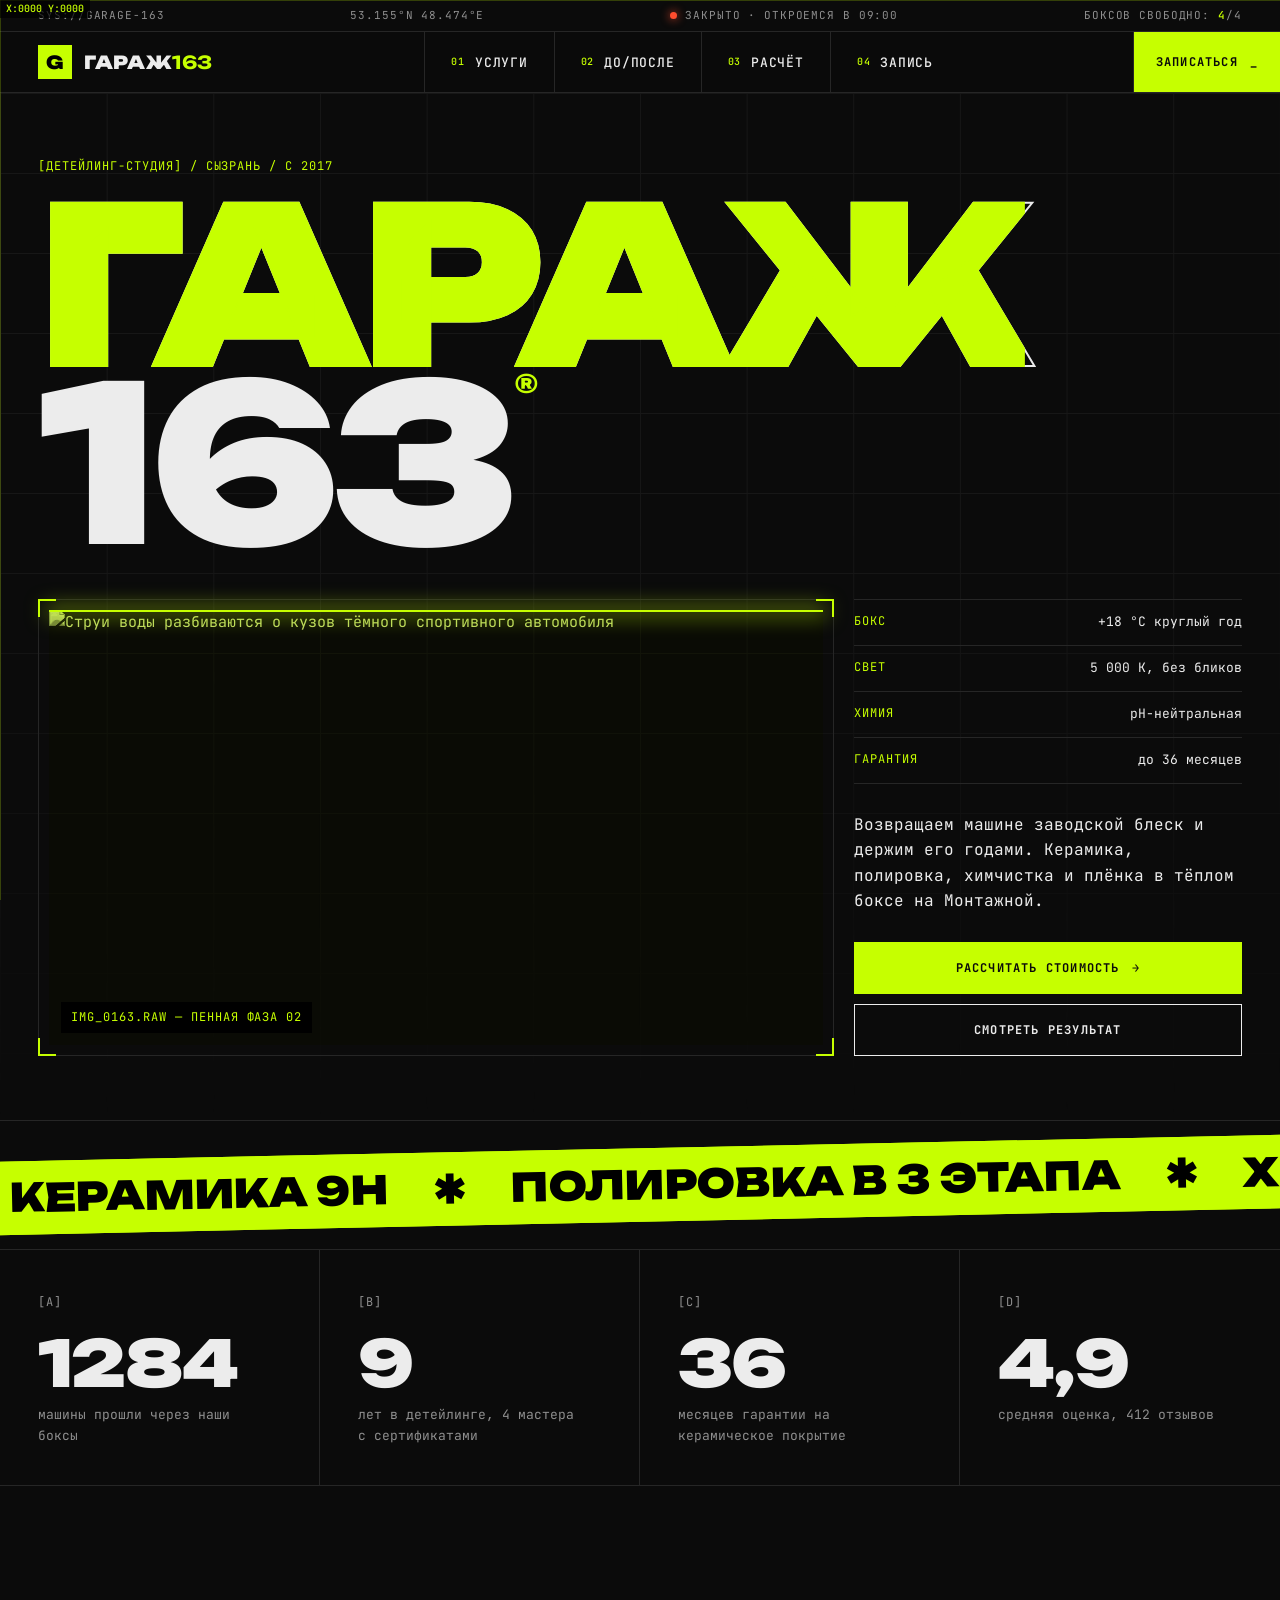
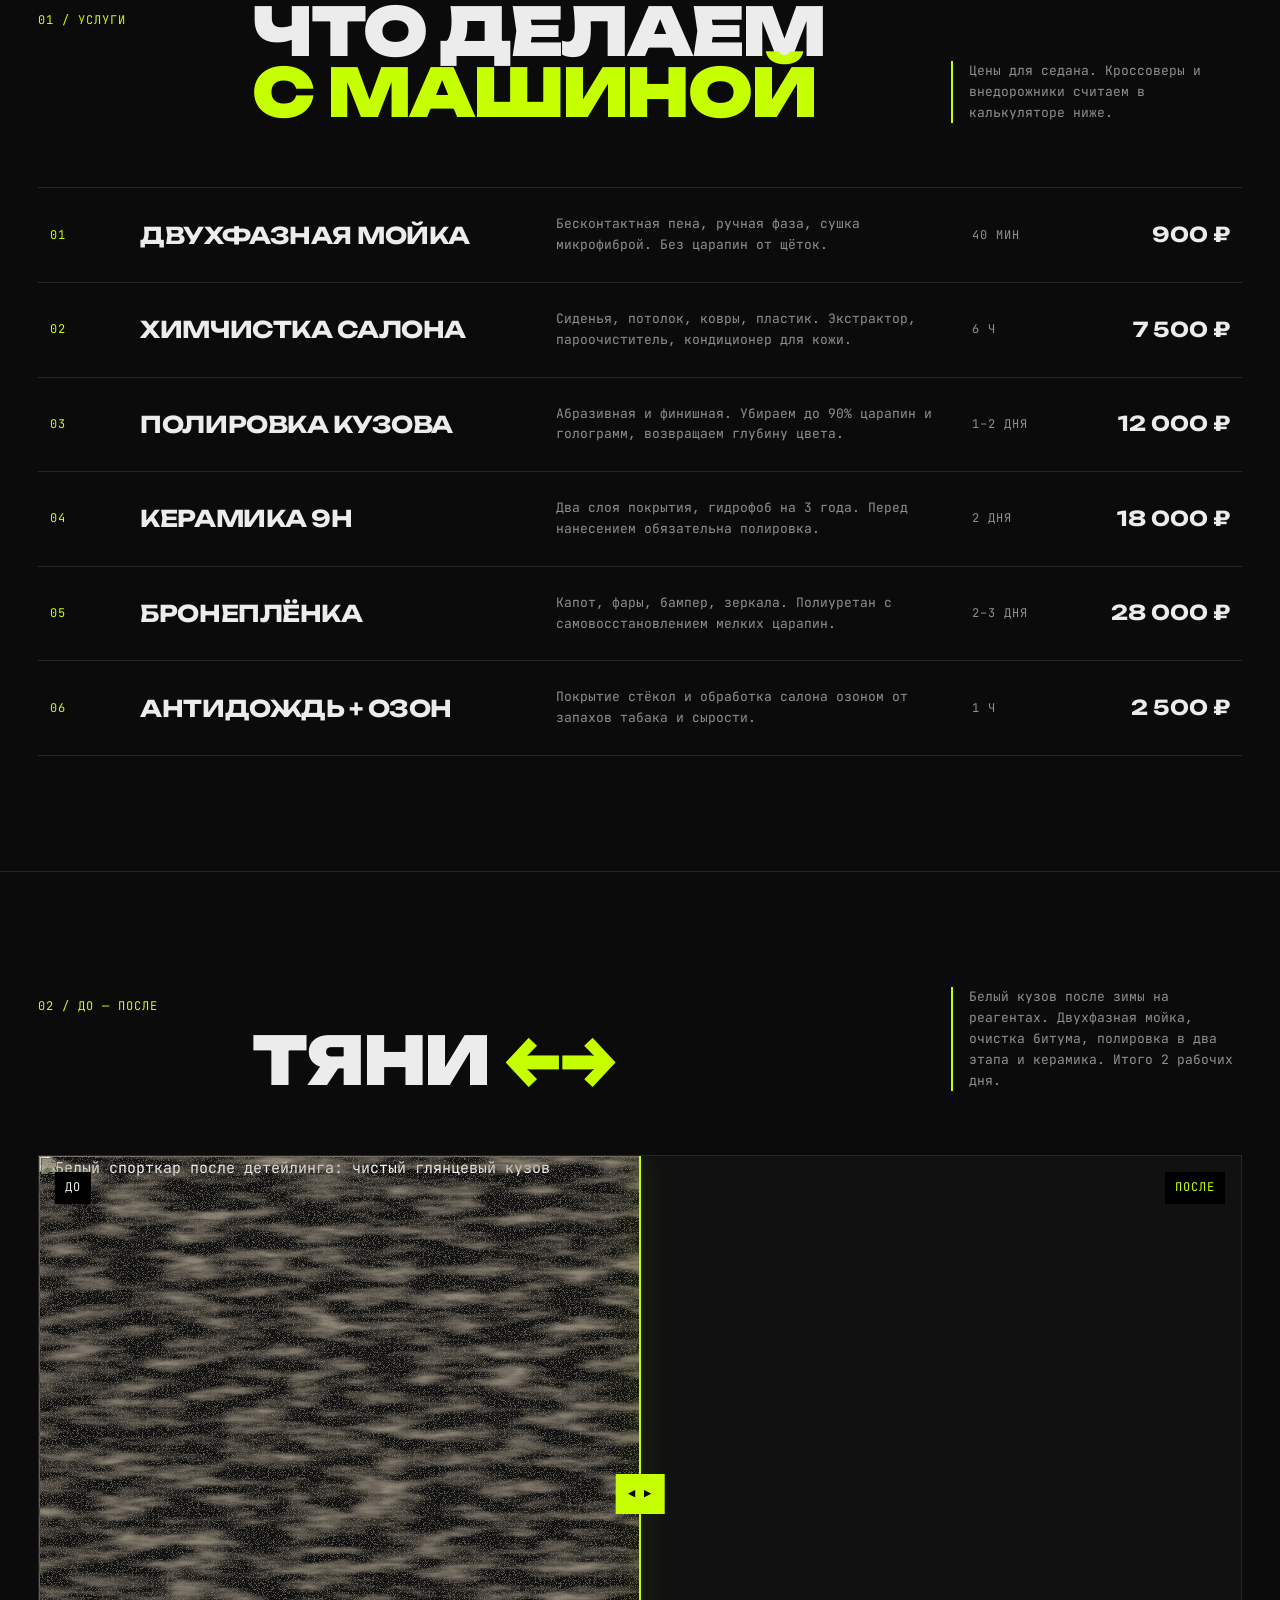
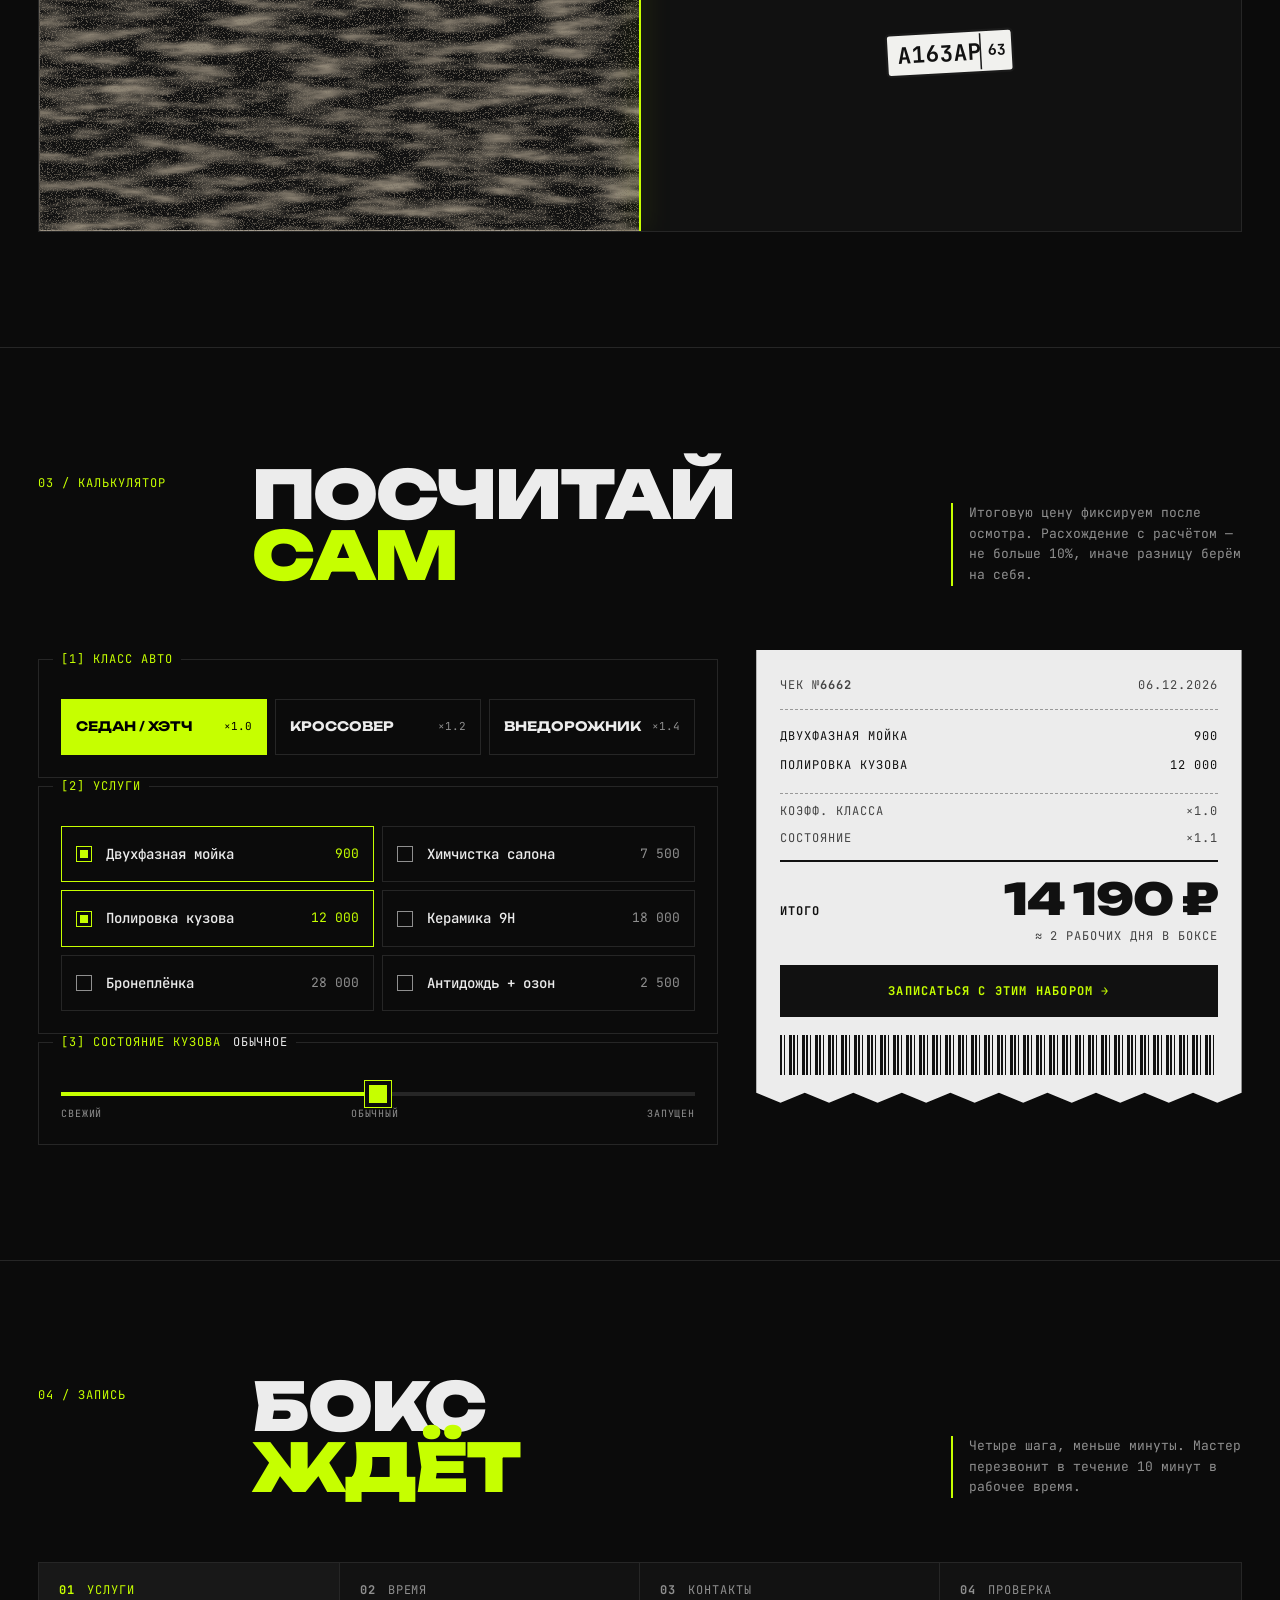
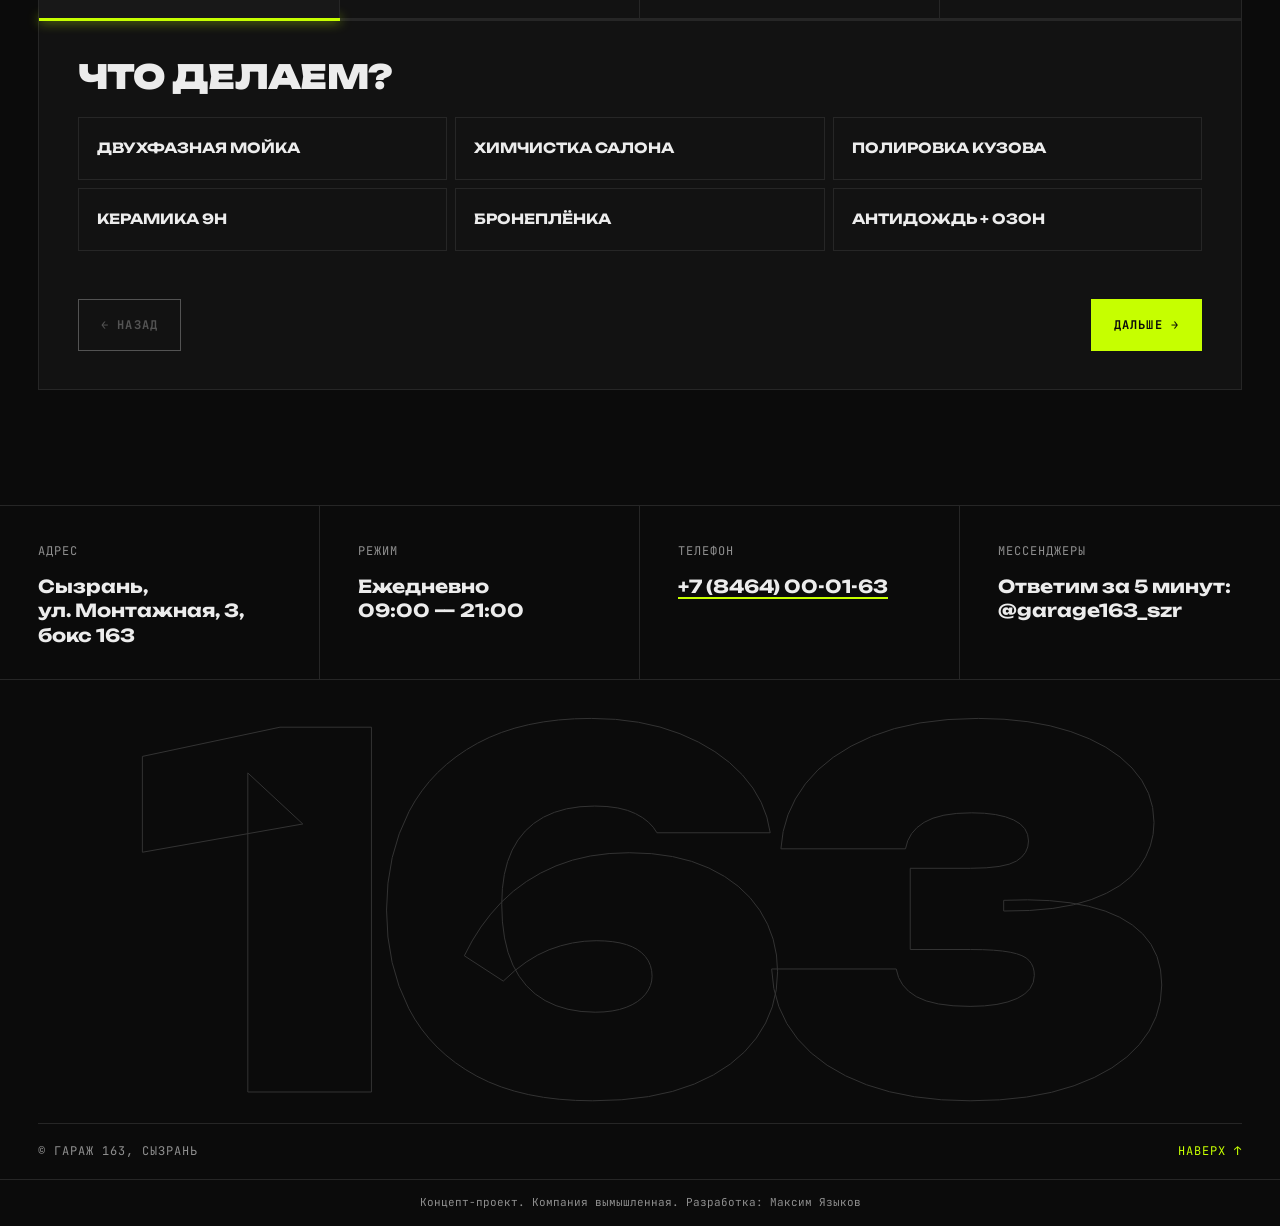
==== detailing/index.html @ 774e5d26 "Детейлинг «Гараж 163»: неон-брутализм Калькулятор с живым чеком, слайдер «до/после» с SVG-грязью, за" ====
<!doctype html>
<html lang="ru">
<head>
<meta charset="utf-8">
<meta name="viewport" content="width=device-width, initial-scale=1">
<title>Гараж 163 — детейлинг-студия в Сызрани: керамика, полировка, химчистка</title>
<meta name="description" content="Детейлинг в Сызрани: керамика, полировка кузова, химчистка салона, бронеплёнка. Посчитайте стоимость онлайн и запишитесь на удобное время.">
<meta name="theme-color" content="#0b0b0b">
<meta property="og:type" content="website">
<meta property="og:locale" content="ru_RU">
<meta property="og:title" content="Гараж 163 — детейлинг-студия">
<meta property="og:description" content="Керамика, полировка, химчистка. Калькулятор стоимости и онлайн-запись.">
<meta property="og:image" content="https://images.unsplash.com/photo-1520340356584-f9917d1eea6f?auto=format&fit=crop&w=1200&h=630&q=75">
<link rel="icon" href="favicon.svg" type="image/svg+xml">
<link rel="preconnect" href="https://fonts.googleapis.com">
<link rel="preconnect" href="https://fonts.gstatic.com" crossorigin>
<link rel="preconnect" href="https://images.unsplash.com" crossorigin>
<link href="https://fonts.googleapis.com/css2?family=JetBrains+Mono:wght@400;500;700&family=Unbounded:wght@400;700;900&display=swap" rel="stylesheet">
<link rel="stylesheet" href="style.css">
</head>
<body>
<a class="skip" href="#main">Перейти к содержанию</a>
<div class="xhair" aria-hidden="true"><i class="xhair__h"></i><i class="xhair__v"></i><span class="xhair__read">X:0000 Y:0000</span></div>

<div class="sysbar" aria-hidden="true">
  <span>SYS://GARAGE-163</span><span>53.155°N 48.474°E</span><span class="sysbar__status"><b class="dot"></b><span id="status">ОТКРЫТО ДО 21:00</span></span><span>БОКСОВ СВОБОДНО: <b id="boxes">2</b>/4</span>
</div>

<header class="nav">
  <a class="logo" href="#top" aria-label="Гараж 163 — на главную"><span class="logo__box">G</span><span>ГАРАЖ<b>163</b></span></a>
  <nav class="nav__links" aria-label="Основное меню">
    <a href="#services"><span>01</span>Услуги</a>
    <a href="#compare"><span>02</span>До/после</a>
    <a href="#calc"><span>03</span>Расчёт</a>
    <a href="#book"><span>04</span>Запись</a>
  </nav>
  <a class="btn btn--acid nav__cta" href="#book">Записаться<span class="caret">_</span></a>
</header>

<main id="main">
  <section class="hero" id="top" aria-labelledby="hero-title">
    <div class="grid-bg" aria-hidden="true"></div>
    <div class="hero__inner">
      <p class="mono hero__tag">[ДЕТЕЙЛИНГ-СТУДИЯ] / СЫЗРАНЬ / С 2017</p>
      <h1 class="hero__title" id="hero-title">
        <span class="hero__l1" data-text="ГАРАЖ">ГАРАЖ</span>
        <span class="hero__l2">163<sup>®</sup></span>
      </h1>
      <div class="hero__media">
        <span class="corner corner--tl"></span><span class="corner corner--tr"></span><span class="corner corner--bl"></span><span class="corner corner--br"></span>
        <img src="https://images.unsplash.com/photo-1520340356584-f9917d1eea6f?auto=format&fit=crop&w=1400&q=70" width="1400" height="934" fetchpriority="high" alt="Струи воды разбиваются о кузов тёмного спортивного автомобиля">
        <span class="hero__scan" aria-hidden="true"></span>
        <span class="mono hero__label">IMG_0163.RAW — ПЕННАЯ ФАЗА 02</span>
      </div>
      <div class="hero__side">
        <dl class="spec mono">
          <div><dt>БОКС</dt><dd>+18 °C круглый год</dd></div>
          <div><dt>СВЕТ</dt><dd>5 000 K, без бликов</dd></div>
          <div><dt>ХИМИЯ</dt><dd>pH-нейтральная</dd></div>
          <div><dt>ГАРАНТИЯ</dt><dd>до 36 месяцев</dd></div>
        </dl>
        <p class="hero__lead">Возвращаем машине заводской блеск и держим его годами. Керамика, полировка, химчистка и плёнка в тёплом боксе на Монтажной.</p>
        <div class="hero__actions">
          <a class="btn btn--acid" href="#calc">Рассчитать стоимость<span aria-hidden="true">→</span></a>
          <a class="btn btn--ghost" href="#compare">Смотреть результат</a>
        </div>
      </div>
    </div>
  </section>

  <div class="marquee" aria-hidden="true">
    <div class="marquee__track">
      <span>КЕРАМИКА 9H</span><i>✱</i><span>ПОЛИРОВКА В 3 ЭТАПА</span><i>✱</i><span>ХИМЧИСТКА САЛОНА</span><i>✱</i><span>БРОНЕПЛЁНКА</span><i>✱</i><span>АНТИДОЖДЬ</span><i>✱</i><span>ОЗОНАЦИЯ</span><i>✱</i>
      <span>КЕРАМИКА 9H</span><i>✱</i><span>ПОЛИРОВКА В 3 ЭТАПА</span><i>✱</i><span>ХИМЧИСТКА САЛОНА</span><i>✱</i><span>БРОНЕПЛЁНКА</span><i>✱</i><span>АНТИДОЖДЬ</span><i>✱</i><span>ОЗОНАЦИЯ</span><i>✱</i>
    </div>
  </div>

  <section class="stats" aria-label="Студия в цифрах">
    <div class="stat"><span class="mono">[A]</span><b data-count="1284">1284</b><p>машины прошли через наши боксы</p></div>
    <div class="stat"><span class="mono">[B]</span><b data-count="9">9</b><p>лет в детейлинге, 4 мастера с сертификатами</p></div>
    <div class="stat"><span class="mono">[C]</span><b data-count="36">36</b><p>месяцев гарантии на керамическое покрытие</p></div>
    <div class="stat"><span class="mono">[D]</span><b data-count="4.9" data-decimals="1">4.9</b><p>средняя оценка, 412 отзывов</p></div>
  </section>

  <section class="services section" id="services" aria-labelledby="services-title">
    <header class="sec-head">
      <p class="mono">01 / УСЛУГИ</p>
      <h2 id="services-title" class="h2">Что делаем<br><span class="acid">с машиной</span></h2>
      <p class="sec-head__note">Цены для седана. Кроссоверы и внедорожники считаем в калькуляторе ниже.</p>
    </header>
    <ul class="srv">
      <li class="srv__row"><span class="mono srv__i">01</span><h3>Двухфазная мойка</h3><p>Бесконтактная пена, ручная фаза, сушка микрофиброй. Без царапин от щёток.</p><span class="mono srv__t">40 МИН</span><b class="srv__p">900 ₽</b></li>
      <li class="srv__row"><span class="mono srv__i">02</span><h3>Химчистка салона</h3><p>Сиденья, потолок, ковры, пластик. Экстрактор, пароочиститель, кондиционер для кожи.</p><span class="mono srv__t">6 Ч</span><b class="srv__p">7 500 ₽</b></li>
      <li class="srv__row"><span class="mono srv__i">03</span><h3>Полировка кузова</h3><p>Абразивная и финишная. Убираем до 90% царапин и голограмм, возвращаем глубину цвета.</p><span class="mono srv__t">1–2 ДНЯ</span><b class="srv__p">12 000 ₽</b></li>
      <li class="srv__row"><span class="mono srv__i">04</span><h3>Керамика 9H</h3><p>Два слоя покрытия, гидрофоб на 3 года. Перед нанесением обязательна полировка.</p><span class="mono srv__t">2 ДНЯ</span><b class="srv__p">18 000 ₽</b></li>
      <li class="srv__row"><span class="mono srv__i">05</span><h3>Бронеплёнка</h3><p>Капот, фары, бампер, зеркала. Полиуретан с самовосстановлением мелких царапин.</p><span class="mono srv__t">2–3 ДНЯ</span><b class="srv__p">28 000 ₽</b></li>
      <li class="srv__row"><span class="mono srv__i">06</span><h3>Антидождь + озон</h3><p>Покрытие стёкол и обработка салона озоном от запахов табака и сырости.</p><span class="mono srv__t">1 Ч</span><b class="srv__p">2 500 ₽</b></li>
    </ul>
  </section>

  <section class="compare section" id="compare" aria-labelledby="compare-title">
    <header class="sec-head">
      <p class="mono">02 / ДО — ПОСЛЕ</p>
      <h2 id="compare-title" class="h2">Тяни <span class="acid">←→</span></h2>
      <p class="sec-head__note">Белый кузов после зимы на реагентах. Двухфазная мойка, очистка битума, полировка в два этапа и керамика. Итого 2 рабочих дня.</p>
    </header>
    <div class="ba" style="--pos: 50%">
      <img class="ba__img ba__img--after" src="https://images.unsplash.com/photo-1542362567-b07e54358753?auto=format&fit=crop&w=1600&q=70" width="1600" height="1067" loading="lazy" alt="Белый спорткар после детейлинга: чистый глянцевый кузов">
      <svg class="ba__plate" viewBox="0 0 1600 1067" preserveAspectRatio="xMidYMid slice" aria-hidden="true"><g transform="rotate(-3.2 1213 745)"><rect x="1129" y="718" width="168" height="56" rx="5" fill="#f1f1ee" stroke="#1a1a1a" stroke-width="3"/><text x="1200" y="757" text-anchor="middle" font-family="JetBrains Mono, monospace" font-weight="700" font-size="30" fill="#111">А163АР</text><line x1="1254" y1="722" x2="1254" y2="770" stroke="#1a1a1a" stroke-width="2"/><text x="1276" y="752" text-anchor="middle" font-family="JetBrains Mono, monospace" font-weight="700" font-size="20" fill="#111">63</text></g></svg>
      <div class="ba__before" aria-hidden="true">
        <img class="ba__img" src="https://images.unsplash.com/photo-1542362567-b07e54358753?auto=format&fit=crop&w=1600&q=70" width="1600" height="1067" loading="lazy" alt="">
        <svg class="ba__plate" viewBox="0 0 1600 1067" preserveAspectRatio="xMidYMid slice" aria-hidden="true"><g transform="rotate(-3.2 1213 745)"><rect x="1129" y="718" width="168" height="56" rx="5" fill="#f1f1ee" stroke="#1a1a1a" stroke-width="3"/><text x="1200" y="757" text-anchor="middle" font-family="JetBrains Mono, monospace" font-weight="700" font-size="30" fill="#111">А163АР</text><line x1="1254" y1="722" x2="1254" y2="770" stroke="#1a1a1a" stroke-width="2"/><text x="1276" y="752" text-anchor="middle" font-family="JetBrains Mono, monospace" font-weight="700" font-size="20" fill="#111">63</text></g></svg>
        <svg class="ba__dirt" viewBox="0 0 1600 1000" preserveAspectRatio="none">
          <filter id="grime"><feTurbulence type="fractalNoise" baseFrequency=".012 .05" numOctaves="4" seed="7"/><feColorMatrix values="0 0 0 0 .42  0 0 0 0 .36  0 0 0 0 .27  0 0 0 -2.4 1.45"/></filter>
          <filter id="speck"><feTurbulence type="fractalNoise" baseFrequency=".9" numOctaves="1" seed="3"/><feColorMatrix values="0 0 0 0 .3  0 0 0 0 .26  0 0 0 0 .2  0 0 0 -9 4.2"/></filter>
          <rect width="1600" height="1000" filter="url(#grime)"/>
          <rect width="1600" height="1000" filter="url(#speck)" opacity=".7"/>
        </svg>
      </div>
      <span class="ba__tag ba__tag--l mono">ДО</span><span class="ba__tag ba__tag--r mono">ПОСЛЕ</span>
      <div class="ba__handle" aria-hidden="true"><span>◀ ▶</span></div>
      <input class="ba__range" type="range" min="0" max="100" value="50" aria-label="Сравнение до и после: перетащите, чтобы сдвинуть границу">
    </div>
  </section>

  <section class="calc section" id="calc" aria-labelledby="calc-title">
    <header class="sec-head">
      <p class="mono">03 / КАЛЬКУЛЯТОР</p>
      <h2 id="calc-title" class="h2">Посчитай<br><span class="acid">сам</span></h2>
      <p class="sec-head__note">Итоговую цену фиксируем после осмотра. Расхождение с расчётом — не больше 10%, иначе разницу берём на себя.</p>
    </header>
    <div class="calc__grid">
      <form class="calc__form" id="calc-form">
        <fieldset class="opt-group">
          <legend class="mono">[1] КЛАСС АВТО</legend>
          <div class="seg">
            <label><input type="radio" name="cls" value="1" checked><span><b>Седан / хэтч</b><small>×1.0</small></span></label>
            <label><input type="radio" name="cls" value="1.2"><span><b>Кроссовер</b><small>×1.2</small></span></label>
            <label><input type="radio" name="cls" value="1.4"><span><b>Внедорожник</b><small>×1.4</small></span></label>
          </div>
        </fieldset>
        <fieldset class="opt-group">
          <legend class="mono">[2] УСЛУГИ</legend>
          <div class="checks">
            <label><input type="checkbox" name="srv" value="900" data-name="Двухфазная мойка" checked><span><b>Двухфазная мойка</b><em>900</em></span></label>
            <label><input type="checkbox" name="srv" value="7500" data-name="Химчистка салона"><span><b>Химчистка салона</b><em>7 500</em></span></label>
            <label><input type="checkbox" name="srv" value="12000" data-name="Полировка кузова" checked><span><b>Полировка кузова</b><em>12 000</em></span></label>
            <label><input type="checkbox" name="srv" value="18000" data-name="Керамика 9H"><span><b>Керамика 9H</b><em>18 000</em></span></label>
            <label><input type="checkbox" name="srv" value="28000" data-name="Бронеплёнка"><span><b>Бронеплёнка</b><em>28 000</em></span></label>
            <label><input type="checkbox" name="srv" value="2500" data-name="Антидождь + озон"><span><b>Антидождь + озон</b><em>2 500</em></span></label>
          </div>
        </fieldset>
        <fieldset class="opt-group">
          <legend class="mono">[3] СОСТОЯНИЕ КУЗОВА <output id="cond-out">ОБЫЧНОЕ</output></legend>
          <input class="slider" type="range" id="cond" min="0" max="2" step="1" value="1" aria-label="Состояние кузова: свежий, обычный, запущенный">
          <div class="slider__marks mono"><span>СВЕЖИЙ</span><span>ОБЫЧНЫЙ</span><span>ЗАПУЩЕН</span></div>
        </fieldset>
      </form>
      <aside class="receipt" aria-live="polite">
        <div class="receipt__head mono"><span>ЧЕК №<b id="rc-no">0163</b></span><span id="rc-date"></span></div>
        <ul class="receipt__list mono" id="rc-list"></ul>
        <div class="receipt__row mono"><span>КОЭФФ. КЛАССА</span><span id="rc-cls">×1.0</span></div>
        <div class="receipt__row mono"><span>СОСТОЯНИЕ</span><span id="rc-cond">×1.1</span></div>
        <div class="receipt__total"><span class="mono">ИТОГО</span><b><span id="rc-total">0</span> ₽</b></div>
        <p class="receipt__time mono">≈ <span id="rc-time">0</span> В БОКСЕ</p>
        <a class="btn btn--acid btn--block" href="#book" id="to-book">Записаться с этим набором →</a>
        <div class="receipt__barcode" aria-hidden="true"></div>
      </aside>
    </div>
  </section>

  <section class="book section" id="book" aria-labelledby="book-title">
    <header class="sec-head">
      <p class="mono">04 / ЗАПИСЬ</p>
      <h2 id="book-title" class="h2">Бокс<br><span class="acid">ждёт</span></h2>
      <p class="sec-head__note">Четыре шага, меньше минуты. Мастер перезвонит в течение 10 минут в рабочее время.</p>
    </header>
    <div class="wizard">
      <ol class="wizard__steps mono" aria-label="Шаги записи">
        <li class="is-active"><span>01</span>Услуги</li>
        <li><span>02</span>Время</li>
        <li><span>03</span>Контакты</li>
        <li><span>04</span>Проверка</li>
      </ol>
      <div class="wizard__bar"><i></i></div>
      <form class="wizard__form" id="wizard" novalidate>
        <div class="step is-active" data-step="0">
          <h3 class="step__title">Что делаем?</h3>
          <div class="tiles" id="w-services">
            <label><input type="checkbox" name="w-srv" value="Двухфазная мойка"><span>Двухфазная мойка</span></label>
            <label><input type="checkbox" name="w-srv" value="Химчистка салона"><span>Химчистка салона</span></label>
            <label><input type="checkbox" name="w-srv" value="Полировка кузова"><span>Полировка кузова</span></label>
            <label><input type="checkbox" name="w-srv" value="Керамика 9H"><span>Керамика 9H</span></label>
            <label><input type="checkbox" name="w-srv" value="Бронеплёнка"><span>Бронеплёнка</span></label>
            <label><input type="checkbox" name="w-srv" value="Антидождь + озон"><span>Антидождь + озон</span></label>
          </div>
        </div>
        <div class="step" data-step="1" hidden>
          <h3 class="step__title">Когда приехать?</h3>
          <div class="days" id="w-days" role="radiogroup" aria-label="День"></div>
          <div class="slots" id="w-slots" role="radiogroup" aria-label="Время"></div>
          <p class="mono hint">ЗАЧЁРКНУТЫЕ СЛОТЫ УЖЕ ЗАНЯТЫ</p>
        </div>
        <div class="step" data-step="2" hidden>
          <h3 class="step__title">Кто и на чём?</h3>
          <div class="inputs">
            <label class="inp"><span class="mono">ИМЯ</span><input name="name" autocomplete="name" placeholder="Алексей"></label>
            <label class="inp"><span class="mono">ТЕЛЕФОН</span><input name="phone" type="tel" autocomplete="tel" placeholder="+7 (___) ___-__-__"></label>
            <label class="inp inp--wide"><span class="mono">АВТО</span><input name="car" placeholder="Марка, модель, цвет. Например: седан, графит"></label>
          </div>
        </div>
        <div class="step" data-step="3" hidden>
          <h3 class="step__title">Всё верно?</h3>
          <dl class="summary mono" id="w-summary"></dl>
        </div>
        <p class="wizard__err mono" role="alert"></p>
        <div class="wizard__nav">
          <button type="button" class="btn btn--ghost" data-prev disabled>← Назад</button>
          <button type="button" class="btn btn--acid" data-next>Дальше →</button>
        </div>
      </form>
      <div class="done" hidden tabindex="-1">
        <p class="mono done__code">STATUS 200 / ЗАЯВКА_ПРИНЯТА</p>
        <h3 class="done__title">Ты в очереди<span class="acid">.</span></h3>
        <p class="done__id mono">НОМЕР ЗАЯВКИ: <b id="done-id"></b></p>
        <p>Мастер перезвонит в течение 10 минут, подтвердит время и скажет, что взять с собой. Обычно ничего, кроме ключей.</p>
        <button type="button" class="btn btn--ghost" data-restart>Новая запись</button>
      </div>
    </div>
  </section>

  <section class="contacts" aria-labelledby="contacts-title">
    <h2 id="contacts-title" class="visually-hidden">Контакты</h2>
    <div class="contacts__cell"><span class="mono">АДРЕС</span><p>Сызрань,<br>ул. Монтажная, 3, бокс 163</p></div>
    <div class="contacts__cell"><span class="mono">РЕЖИМ</span><p>Ежедневно<br>09:00 — 21:00</p></div>
    <div class="contacts__cell"><span class="mono">ТЕЛЕФОН</span><p><a href="tel:+78464000163">+7 (8464) 00-01-63</a></p></div>
    <div class="contacts__cell"><span class="mono">МЕССЕНДЖЕРЫ</span><p>Ответим за 5 минут:<br>@garage163_szr</p></div>
  </section>
</main>

<footer class="footer">
  <p class="footer__big" aria-hidden="true">163</p>
  <div class="footer__row mono"><span>© ГАРАЖ 163, СЫЗРАНЬ</span><a href="#top">НАВЕРХ ↑</a></div>
  <p class="concept">Концепт-проект. Компания вымышленная. Разработка: Максим Языков</p>
</footer>

<script src="https://cdnjs.cloudflare.com/ajax/libs/gsap/3.12.5/gsap.min.js" defer></script>
<script src="https://cdnjs.cloudflare.com/ajax/libs/gsap/3.12.5/ScrollTrigger.min.js" defer></script>
<script src="https://unpkg.com/lenis@1.1.13/dist/lenis.min.js" defer></script>
<script src="script.js" defer></script>
</body>
</html>
---- detailing/style.css ----
:root {
  --bg: #0b0b0b;
  --panel: #121212;
  --panel-2: #181818;
  --line: #262626;
  --ink: #ececec;
  --dim: #8f8f8f;
  --acid: #c6ff00;
  --acid-ink: #0b0b0b;
  --wide: "Unbounded", "Arial Black", sans-serif;
  --mono: "JetBrains Mono", ui-monospace, monospace;
  --pad: clamp(16px, 3vw, 40px);
}
*, *::before, *::after { box-sizing: border-box; }
html { -webkit-text-size-adjust: 100%; overflow-x: clip; }
html.lenis, html.lenis body { height: auto; }
.lenis.lenis-smooth { scroll-behavior: auto !important; }
body { margin: 0; background: var(--bg); color: var(--ink); font: 400 15px/1.6 var(--mono); overflow-x: clip; -webkit-font-smoothing: antialiased; }
img { display: block; max-width: 100%; height: auto; }
a { color: inherit; }
button { font: inherit; color: inherit; }
::selection { background: var(--acid); color: var(--acid-ink); }
:focus-visible { outline: 2px solid var(--acid); outline-offset: 2px; }
.skip { position: absolute; left: -999px; top: 0; z-index: 300; background: var(--acid); color: #000; padding: 8px 12px; }
.skip:focus { left: 0; }
.visually-hidden { position: absolute !important; width: 1px; height: 1px; overflow: hidden; clip: rect(0 0 0 0); white-space: nowrap; }
.mono { font-family: var(--mono); font-size: 12px; letter-spacing: .08em; text-transform: uppercase; color: var(--dim); }
.acid { color: var(--acid); }

/* buttons */
.btn {
  display: inline-flex; align-items: center; justify-content: center; gap: 12px; min-height: 52px; padding: 0 22px;
  font: 700 12px/1 var(--mono); text-transform: uppercase; letter-spacing: .1em; text-decoration: none; cursor: pointer;
  border: 1px solid var(--ink); background: transparent; border-radius: 0; transition: transform .2s, box-shadow .2s, background .2s, color .2s;
}
.btn--acid { background: var(--acid); color: var(--acid-ink); border-color: var(--acid); }
.btn--acid:hover { transform: translate(-3px, -3px); box-shadow: 3px 3px 0 var(--ink); }
.btn--ghost:hover { background: var(--ink); color: var(--bg); }
.btn:disabled { opacity: .3; cursor: not-allowed; transform: none; box-shadow: none; }
.btn--block { width: 100%; }
.caret { animation: blink 1s steps(1) infinite; }
@keyframes blink { 50% { opacity: 0; } }

/* sysbar + nav */
.sysbar { display: flex; gap: 28px; justify-content: space-between; padding: 8px var(--pad); border-bottom: 1px solid var(--line); font: 400 11px/1.4 var(--mono); color: var(--dim); letter-spacing: .08em; overflow: hidden; white-space: nowrap; }
.sysbar b { color: var(--acid); font-weight: 500; }
.sysbar__status { display: inline-flex; align-items: center; gap: 8px; }
.dot { width: 7px; height: 7px; border-radius: 50%; background: var(--acid); box-shadow: 0 0 10px var(--acid); animation: blink 1.6s steps(1) infinite; }
.dot.is-off { background: #ff4d2e; box-shadow: 0 0 10px #ff4d2e; }
.nav { position: sticky; top: 0; z-index: 50; display: flex; align-items: stretch; justify-content: space-between; background: rgba(11, 11, 11, .9); backdrop-filter: blur(10px); -webkit-backdrop-filter: blur(10px); border-bottom: 1px solid var(--line); }
.logo { display: flex; align-items: center; gap: 12px; padding: 0 var(--pad); text-decoration: none; font: 900 18px/1 var(--wide); letter-spacing: .02em; }
.logo b { color: var(--acid); }
.logo__box { width: 34px; height: 34px; display: grid; place-items: center; background: var(--acid); color: #000; font-size: 18px; }
.nav__links { display: flex; }
.nav__links a { display: flex; align-items: center; gap: 10px; padding: 0 26px; border-left: 1px solid var(--line); text-decoration: none; font: 500 13px/1 var(--mono); text-transform: uppercase; letter-spacing: .06em; transition: background .2s, color .2s; }
.nav__links a span { color: var(--acid); font-size: 10px; }
.nav__links a:hover { background: var(--acid); color: #000; }
.nav__links a:hover span { color: #000; }
.nav__cta { min-height: 60px; border: 0; border-left: 1px solid var(--line); }
.nav__cta:hover { transform: none; box-shadow: none; background: var(--ink); }

/* hero */
.hero { position: relative; border-bottom: 1px solid var(--line); overflow: hidden; }
.grid-bg { position: absolute; inset: 0; background-image: linear-gradient(var(--line) 1px, transparent 1px), linear-gradient(90deg, var(--line) 1px, transparent 1px); background-size: calc(100% / 12) 80px; opacity: .45; mask-image: linear-gradient(to bottom, #000 40%, transparent); pointer-events: none; }
.hero__inner { position: relative; display: grid; grid-template-columns: repeat(12, 1fr); gap: 0 20px; padding: clamp(32px, 5vw, 64px) var(--pad) clamp(40px, 5vw, 72px); }
.hero__tag { grid-column: 1 / -1; margin: 0 0 18px; color: var(--acid); }
.hero__title { grid-column: 1 / -1; margin: 0; font: 900 clamp(64px, 17vw, 300px)/.82 var(--wide); letter-spacing: -.04em; display: flex; flex-wrap: wrap; align-items: baseline; gap: 0 .12em; }
.hero__l1 { color: transparent; -webkit-text-stroke: 2px var(--ink); position: relative; }
.hero__l1::after { content: attr(data-text); position: absolute; left: 0; top: 0; color: var(--acid); -webkit-text-stroke: 2px var(--acid); clip-path: inset(0 100% 0 0); animation: fill 2.2s 1s cubic-bezier(.7, 0, .2, 1) forwards; }
@keyframes fill { to { clip-path: inset(0 0 0 0); } }
.hero__l2 { color: var(--ink); }
.hero__l2 sup { font-size: .14em; vertical-align: top; color: var(--acid); letter-spacing: 0; margin-left: .1em; }
.hero__media { grid-column: 1 / 9; margin-top: clamp(28px, 4vw, 48px); position: relative; border: 1px solid var(--line); padding: 10px; }
.hero__media img { width: 100%; aspect-ratio: 2/1; object-fit: cover; filter: grayscale(1) contrast(1.25) brightness(.85); }
.hero__media::after { content: ""; position: absolute; inset: 10px; background: var(--acid); mix-blend-mode: multiply; opacity: .55; pointer-events: none; }
.hero__scan { position: absolute; left: 10px; right: 10px; top: 10px; height: 2px; background: var(--acid); box-shadow: 0 0 20px 4px rgba(198, 255, 0, .5); animation: scan 4s linear infinite; z-index: 2; }
@keyframes scan { 0% { transform: translateY(0); opacity: 0; } 10% { opacity: 1; } 90% { opacity: 1; } 100% { transform: translateY(calc(var(--h, 400px))); opacity: 0; } }
.hero__label { position: absolute; left: 22px; bottom: 22px; z-index: 2; background: #000; color: var(--acid); padding: 6px 10px; }
.corner { position: absolute; width: 18px; height: 18px; border: 2px solid var(--acid); z-index: 3; }
.corner--tl { left: -1px; top: -1px; border-right: 0; border-bottom: 0; }
.corner--tr { right: -1px; top: -1px; border-left: 0; border-bottom: 0; }
.corner--bl { left: -1px; bottom: -1px; border-right: 0; border-top: 0; }
.corner--br { right: -1px; bottom: -1px; border-left: 0; border-top: 0; }
.hero__side { grid-column: 9 / -1; align-self: stretch; display: flex; flex-direction: column; justify-content: space-between; gap: 28px; padding-top: clamp(28px, 4vw, 48px); }
.spec { margin: 0; border-top: 1px solid var(--line); }
.spec div { display: flex; justify-content: space-between; gap: 12px; padding: 12px 0; border-bottom: 1px solid var(--line); }
.spec dt { color: var(--acid); }
.spec dd { margin: 0; color: var(--ink); text-transform: none; letter-spacing: 0; font-size: 13px; text-align: right; }
.hero__lead { margin: 0; font-size: 16px; line-height: 1.6; }
.hero__actions { display: grid; gap: 10px; }

/* marquee */
.marquee { background: var(--acid); color: #000; overflow: hidden; border-block: 1px solid var(--acid); transform: rotate(-1.2deg) scale(1.02); margin: 28px 0; }
.marquee__track { display: flex; width: max-content; animation: marq 28s linear infinite; }
.marquee span, .marquee i { font: 900 clamp(22px, 3vw, 40px)/1 var(--wide); padding: 16px 22px; white-space: nowrap; font-style: normal; }
@keyframes marq { to { transform: translateX(-50%); } }

/* stats */
.stats { display: grid; grid-template-columns: repeat(4, 1fr); border-block: 1px solid var(--line); }
.stat { padding: clamp(24px, 3vw, 40px) var(--pad); border-right: 1px solid var(--line); position: relative; transition: background .25s; }
.stat:last-child { border-right: 0; }
.stat:hover { background: var(--panel); }
.stat b { display: block; font: 900 clamp(40px, 5vw, 76px)/1 var(--wide); margin: 18px 0 10px; letter-spacing: -.03em; }
.stat:hover b { color: var(--acid); }
.stat p { margin: 0; color: var(--dim); font-size: 13px; max-width: 220px; }

/* sections */
.section { padding: clamp(72px, 9vw, 130px) var(--pad); border-bottom: 1px solid var(--line); }
.sec-head { display: grid; grid-template-columns: 2fr 7fr 3fr; gap: 20px; align-items: end; margin-bottom: clamp(36px, 5vw, 64px); }
.sec-head > .mono { color: var(--acid); align-self: start; margin: 10px 0 0; }
.h2 { font: 900 clamp(36px, 5.2vw, 84px)/.92 var(--wide); letter-spacing: -.035em; margin: 0; text-transform: uppercase; }
.sec-head__note { margin: 0; color: var(--dim); font-size: 13px; border-left: 2px solid var(--acid); padding-left: 16px; }

/* services */
.srv { list-style: none; margin: 0; padding: 0; border-top: 1px solid var(--line); }
.srv__row { display: grid; grid-template-columns: 70px 4fr 4fr 1fr 1.4fr; gap: 20px; align-items: center; padding: 26px 12px; border-bottom: 1px solid var(--line); position: relative; isolation: isolate; transition: color .25s; }
.srv__row::before { content: ""; position: absolute; inset: 0; background: var(--acid); transform: scaleY(0); transform-origin: bottom; transition: transform .35s cubic-bezier(.7, 0, .2, 1); z-index: -1; }
.srv__row:hover { color: #000; }
.srv__row:hover::before { transform: scaleY(1); }
.srv__row:hover .mono, .srv__row:hover p { color: #000; }
.srv__row h3 { margin: 0; font: 700 clamp(18px, 1.8vw, 26px)/1.1 var(--wide); letter-spacing: -.02em; text-transform: uppercase; }
.srv__row p { margin: 0; color: var(--dim); font-size: 13px; transition: color .25s; }
.srv__i { color: var(--acid); }
.srv__p { font: 700 clamp(18px, 1.6vw, 22px)/1 var(--wide); text-align: right; white-space: nowrap; }

/* before / after */
.ba { position: relative; aspect-ratio: 16/9; overflow: hidden; border: 1px solid var(--line); user-select: none; -webkit-user-select: none; touch-action: pan-y; cursor: ew-resize; background: #111; }
.ba__img { position: absolute; inset: 0; width: 100%; height: 100%; object-fit: cover; }
.ba__img--after { filter: contrast(1.12) saturate(1.1) brightness(1.05); }
.ba__before { position: absolute; inset: 0; clip-path: inset(0 calc(100% - var(--pos)) 0 0); }
.ba__before .ba__img { filter: grayscale(.5) sepia(.5) brightness(.78) contrast(.82) saturate(.8); }
.ba__plate { position: absolute; inset: 0; width: 100%; height: 100%; pointer-events: none; }
.ba__dirt { position: absolute; inset: 0; width: 100%; height: 100%; mix-blend-mode: multiply; opacity: .8; }
.ba__handle { position: absolute; top: 0; bottom: 0; left: var(--pos); width: 2px; background: var(--acid); transform: translateX(-1px); pointer-events: none; box-shadow: 0 0 24px rgba(198, 255, 0, .6); }
.ba__handle span { position: absolute; top: 50%; left: 50%; transform: translate(-50%, -50%); background: var(--acid); color: #000; font: 700 12px/1 var(--mono); padding: 14px 12px; white-space: nowrap; letter-spacing: .1em; }
.ba__tag { position: absolute; top: 16px; background: #000; color: var(--ink); padding: 6px 10px; z-index: 2; }
.ba__tag--l { left: 16px; }
.ba__tag--r { right: 16px; color: var(--acid); }
.ba__range { position: absolute; inset: 0; width: 100%; height: 100%; opacity: 0; cursor: ew-resize; margin: 0; }
.ba__range:focus-visible + * , .ba:has(.ba__range:focus-visible) { outline: 2px solid var(--acid); outline-offset: 4px; }

/* calculator */
.calc__grid { display: grid; grid-template-columns: 7fr 5fr; gap: clamp(20px, 3vw, 48px); align-items: start; }
.opt-group { border: 1px solid var(--line); margin: 0 0 -1px; padding: 22px; }
.opt-group legend { padding: 0 8px; margin-left: -8px; color: var(--acid); display: flex; gap: 12px; }
.opt-group output { color: var(--ink); }
.seg { display: grid; grid-template-columns: repeat(3, 1fr); gap: 8px; margin-top: 8px; }
.seg label, .checks label, .tiles label { position: relative; cursor: pointer; }
.seg input, .checks input, .tiles input { position: absolute; opacity: 0; width: 1px; height: 1px; }
.seg span { display: flex; justify-content: space-between; align-items: center; gap: 8px; padding: 18px 14px; border: 1px solid var(--line); transition: .2s; height: 100%; }
.seg b { font: 700 13px/1.2 var(--wide); text-transform: uppercase; }
.seg small { color: var(--dim); font-size: 11px; }
.seg input:checked + span { background: var(--acid); color: #000; border-color: var(--acid); }
.seg input:checked + span small { color: #000; }
.checks { display: grid; grid-template-columns: 1fr 1fr; gap: 8px; margin-top: 8px; }
.checks span { display: flex; justify-content: space-between; align-items: center; gap: 12px; padding: 16px 14px 16px 44px; border: 1px solid var(--line); position: relative; transition: .2s; }
.checks span::before { content: ""; position: absolute; left: 14px; top: 50%; width: 16px; height: 16px; border: 1px solid var(--dim); transform: translateY(-50%); transition: .2s; }
.checks b { font-weight: 500; font-size: 14px; }
.checks em { font-style: normal; color: var(--dim); font-size: 13px; white-space: nowrap; }
.checks input:checked + span { border-color: var(--acid); }
.checks input:checked + span::before { background: var(--acid); border-color: var(--acid); box-shadow: inset 0 0 0 3px var(--bg); }
.checks input:checked + span em { color: var(--acid); }
.checks label:hover span, .seg label:hover span { border-color: var(--dim); }
.seg input:focus-visible + span, .checks input:focus-visible + span, .tiles input:focus-visible + span { outline: 2px solid var(--acid); outline-offset: 2px; }
.slider { width: 100%; margin: 18px 0 10px; appearance: none; -webkit-appearance: none; height: 4px; background: linear-gradient(90deg, var(--acid) var(--fill, 50%), var(--line) var(--fill, 50%)); outline-offset: 8px; }
.slider::-webkit-slider-thumb { -webkit-appearance: none; width: 26px; height: 26px; background: var(--acid); border: 4px solid var(--bg); outline: 1px solid var(--acid); cursor: grab; }
.slider::-moz-range-thumb { width: 22px; height: 22px; background: var(--acid); border: 4px solid var(--bg); border-radius: 0; cursor: grab; }
.slider__marks { display: flex; justify-content: space-between; font-size: 10px; }

.receipt { position: sticky; top: 90px; background: var(--ink); color: #111; padding: 26px 24px 20px; font-family: var(--mono); clip-path: polygon(0 0, 100% 0, 100% calc(100% - 10px), 95% 100%, 90% calc(100% - 10px), 85% 100%, 80% calc(100% - 10px), 75% 100%, 70% calc(100% - 10px), 65% 100%, 60% calc(100% - 10px), 55% 100%, 50% calc(100% - 10px), 45% 100%, 40% calc(100% - 10px), 35% 100%, 30% calc(100% - 10px), 25% 100%, 20% calc(100% - 10px), 15% 100%, 10% calc(100% - 10px), 5% 100%, 0 calc(100% - 10px)); }
.receipt .mono { color: #444; }
.receipt__head { display: flex; justify-content: space-between; padding-bottom: 14px; border-bottom: 1px dashed #999; }
.receipt__list { list-style: none; margin: 0; padding: 12px 0; border-bottom: 1px dashed #999; min-height: 60px; }
.receipt__list li { display: flex; justify-content: space-between; gap: 12px; padding: 5px 0; color: #111; font-size: 12px; }
.receipt__list li.is-empty { color: #777; }
.receipt__row { display: flex; justify-content: space-between; padding: 8px 0 0; }
.receipt__total { display: flex; justify-content: space-between; align-items: baseline; padding: 16px 0 6px; margin-top: 12px; border-top: 2px solid #111; }
.receipt__total .mono { color: #111; font-weight: 700; }
.receipt__total b { font: 900 clamp(30px, 3.4vw, 44px)/1 var(--wide); letter-spacing: -.03em; }
.receipt__time { margin: 0 0 18px; text-align: right; }
.receipt .btn--acid { background: #111; color: var(--acid); border-color: #111; }
.receipt .btn--acid:hover { box-shadow: 3px 3px 0 var(--acid); }
.receipt__barcode { height: 40px; margin: 18px 0 8px; background: repeating-linear-gradient(90deg, #111 0 2px, transparent 2px 4px, #111 4px 5px, transparent 5px 9px, #111 9px 12px, transparent 12px 13px); }

/* wizard */
.wizard { border: 1px solid var(--line); background: var(--panel); }
.wizard__steps { list-style: none; margin: 0; padding: 0; display: grid; grid-template-columns: repeat(4, 1fr); }
.wizard__steps li { padding: 18px 20px; border-right: 1px solid var(--line); display: flex; gap: 12px; align-items: center; color: var(--dim); transition: color .3s, background .3s; }
.wizard__steps li:last-child { border-right: 0; }
.wizard__steps li span { color: inherit; font-weight: 700; }
.wizard__steps li.is-active { color: var(--acid); background: var(--panel-2); }
.wizard__steps li.is-done { color: var(--ink); }
.wizard__bar { height: 3px; background: var(--line); }
.wizard__bar i { display: block; height: 100%; width: 25%; background: var(--acid); transition: width .5s cubic-bezier(.7, 0, .2, 1); box-shadow: 0 0 12px var(--acid); }
.wizard__form { padding: clamp(20px, 3vw, 40px); }
.step__title { font: 900 clamp(24px, 2.6vw, 36px)/1 var(--wide); text-transform: uppercase; margin: 0 0 24px; letter-spacing: -.02em; }
.tiles { display: grid; grid-template-columns: repeat(3, 1fr); gap: 8px; }
.tiles span { display: block; padding: 22px 18px; border: 1px solid var(--line); font: 700 14px/1.2 var(--wide); text-transform: uppercase; transition: .2s; }
.tiles input:checked + span { background: var(--acid); color: #000; border-color: var(--acid); }
.tiles span:hover { border-color: var(--dim); }
.days { display: grid; grid-template-columns: repeat(7, 1fr); gap: 8px; margin-bottom: 16px; }
.days button, .slots button { background: transparent; border: 1px solid var(--line); padding: 14px 6px; cursor: pointer; transition: .2s; font: 500 13px/1.2 var(--mono); }
.days button b { display: block; font: 900 22px/1 var(--wide); margin-top: 6px; }
.days button[aria-checked="true"], .slots button[aria-checked="true"] { background: var(--acid); color: #000; border-color: var(--acid); }
.days button:hover:not([aria-checked="true"]), .slots button:hover:not(:disabled):not([aria-checked="true"]) { border-color: var(--dim); }
.slots { display: grid; grid-template-columns: repeat(6, 1fr); gap: 8px; }
.slots button:disabled { color: #4a4a4a; text-decoration: line-through; cursor: not-allowed; }
.hint { margin: 14px 0 0; font-size: 10px; }
.inputs { display: grid; grid-template-columns: 1fr 1fr; gap: 12px; }
.inp { display: grid; gap: 8px; }
.inp--wide { grid-column: 1 / -1; }
.inp input { width: 100%; min-height: 54px; background: var(--bg); border: 1px solid var(--line); color: var(--ink); font: 400 16px/1 var(--mono); padding: 0 16px; border-radius: 0; transition: border-color .2s; }
.inp input:focus { outline: none; border-color: var(--acid); }
.inp input::placeholder { color: #5e5e5e; }
.inp.is-invalid input { border-color: #ff4d2e; }
.summary { display: grid; grid-template-columns: 180px 1fr; gap: 0; margin: 0; border-top: 1px solid var(--line); }
.summary dt, .summary dd { padding: 14px 0; border-bottom: 1px solid var(--line); margin: 0; }
.summary dt { color: var(--dim); }
.summary dd { color: var(--ink); text-transform: none; letter-spacing: 0; font-size: 14px; }
.wizard__err { color: #ff6a4d; min-height: 18px; margin: 18px 0 0; }
.wizard__nav { display: flex; justify-content: space-between; gap: 12px; margin-top: 12px; }
.done { padding: clamp(32px, 5vw, 72px); text-align: left; }
.done__code { color: var(--acid); margin: 0 0 16px; }
.done__title { font: 900 clamp(40px, 6vw, 88px)/.95 var(--wide); text-transform: uppercase; margin: 0 0 24px; letter-spacing: -.03em; }
.done__id b { color: var(--ink); }
.done p:not(.mono) { color: var(--dim); max-width: 520px; }
.done .btn { margin-top: 16px; }

/* contacts + footer */
.contacts { display: grid; grid-template-columns: repeat(4, 1fr); border-bottom: 1px solid var(--line); }
.contacts__cell { padding: 32px var(--pad); border-right: 1px solid var(--line); }
.contacts__cell:last-child { border-right: 0; }
.contacts__cell p { margin: 12px 0 0; font: 700 clamp(15px, 1.4vw, 19px)/1.35 var(--wide); }
.contacts__cell a { text-decoration: none; border-bottom: 2px solid var(--acid); }
.footer { padding: 0 var(--pad); overflow: hidden; }
.footer__big { font: 900 clamp(120px, 38vw, 620px)/.78 var(--wide); letter-spacing: -.07em; margin: 40px 0 24px; color: transparent; -webkit-text-stroke: 1px #333; text-align: center; transition: color .6s; }
.footer__big:hover { color: var(--acid); -webkit-text-stroke-color: var(--acid); }
.footer__row { display: flex; justify-content: space-between; padding: 18px 0; border-top: 1px solid var(--line); }
.footer__row a { text-decoration: none; color: var(--acid); }
.concept { margin: 0 calc(var(--pad) * -1); padding: 14px var(--pad); border-top: 1px solid var(--line); text-align: center; font-size: 11px; color: var(--dim); }

/* crosshair cursor */
.xhair { position: fixed; inset: 0; pointer-events: none; z-index: 200; display: none; }
.xhair__h, .xhair__v { position: absolute; background: rgba(198, 255, 0, .22); }
.xhair__h { left: 0; right: 0; height: 1px; top: 0; }
.xhair__v { top: 0; bottom: 0; width: 1px; left: 0; }
.xhair__read { position: absolute; left: 0; top: 0; font: 500 10px/1 var(--mono); color: var(--acid); background: rgba(0, 0, 0, .7); padding: 4px 6px; white-space: nowrap; }
@media (hover: hover) and (pointer: fine) { .has-xhair .xhair { display: block; } }

/* responsive */
@media (max-width: 1100px) {
  .nav__links { display: none; }
  .srv__row { grid-template-columns: 60px 1fr auto; grid-template-areas: "i h p" "i d t"; row-gap: 8px; }
  .srv__i { grid-area: i; align-self: start; } .srv__row h3 { grid-area: h; } .srv__row p { grid-area: d; } .srv__t { grid-area: t; text-align: right; } .srv__p { grid-area: p; }
}
@media (max-width: 900px) {
  .hero__media, .hero__side { grid-column: 1 / -1; }
  .hero__actions { grid-template-columns: 1fr 1fr; }
  .stats { grid-template-columns: 1fr 1fr; }
  .stat:nth-child(2) { border-right: 0; }
  .stat:nth-child(-n+2) { border-bottom: 1px solid var(--line); }
  .sec-head { grid-template-columns: 1fr; }
  .calc__grid { grid-template-columns: 1fr; }
  .receipt { position: relative; top: 0; }
  .contacts { grid-template-columns: 1fr 1fr; }
  .contacts__cell:nth-child(2) { border-right: 0; }
  .contacts__cell:nth-child(-n+2) { border-bottom: 1px solid var(--line); }
  .tiles { grid-template-columns: 1fr 1fr; }
  .slots { grid-template-columns: repeat(4, 1fr); }
  .sysbar > span:nth-child(2) { display: none; }
}
@media (max-width: 600px) {
  .sysbar > span:nth-child(1) { display: none; }
  .nav__cta { padding: 0 16px; font-size: 11px; }
  .logo { font-size: 15px; gap: 10px; }
  .logo__box { width: 30px; height: 30px; }
  .hero__l1 { -webkit-text-stroke-width: 1.5px; }
  .hero__actions { grid-template-columns: 1fr; }
  .hero__label { left: 16px; bottom: 16px; font-size: 9px; }
  .stat b { font-size: 36px; }
  .srv__row { grid-template-columns: 36px 1fr; grid-template-areas: "i h" "i d" "i t" "i p"; padding: 22px 4px; }
  .srv__t, .srv__p { text-align: left; }
  .ba { aspect-ratio: 4/5; }
  .seg { grid-template-columns: 1fr; }
  .checks { grid-template-columns: 1fr; }
  .wizard__steps { grid-template-columns: 1fr 1fr 1fr 1fr; }
  .wizard__steps li { padding: 14px 8px; font-size: 0; justify-content: center; gap: 6px; }
  .wizard__steps li.is-active { font-size: 11px; grid-column: span 1; }
  .wizard__steps li span { font-size: 12px; }
  .tiles { grid-template-columns: 1fr; }
  .days { grid-template-columns: repeat(4, 1fr); }
  .slots { grid-template-columns: repeat(3, 1fr); }
  .inputs { grid-template-columns: 1fr; }
  .summary { grid-template-columns: 1fr; }
  .summary dt { border-bottom: 0; padding-bottom: 0; }
  .contacts { grid-template-columns: 1fr; }
  .contacts__cell { border-right: 0; border-bottom: 1px solid var(--line); }
  .wizard__nav .btn { flex: 1; padding: 0 12px; }
}
@media (prefers-reduced-motion: reduce) {
  *, *::before, *::after { animation-duration: .01ms !important; animation-iteration-count: 1 !important; transition-duration: .01ms !important; }
  .marquee__track { animation: none; }
}
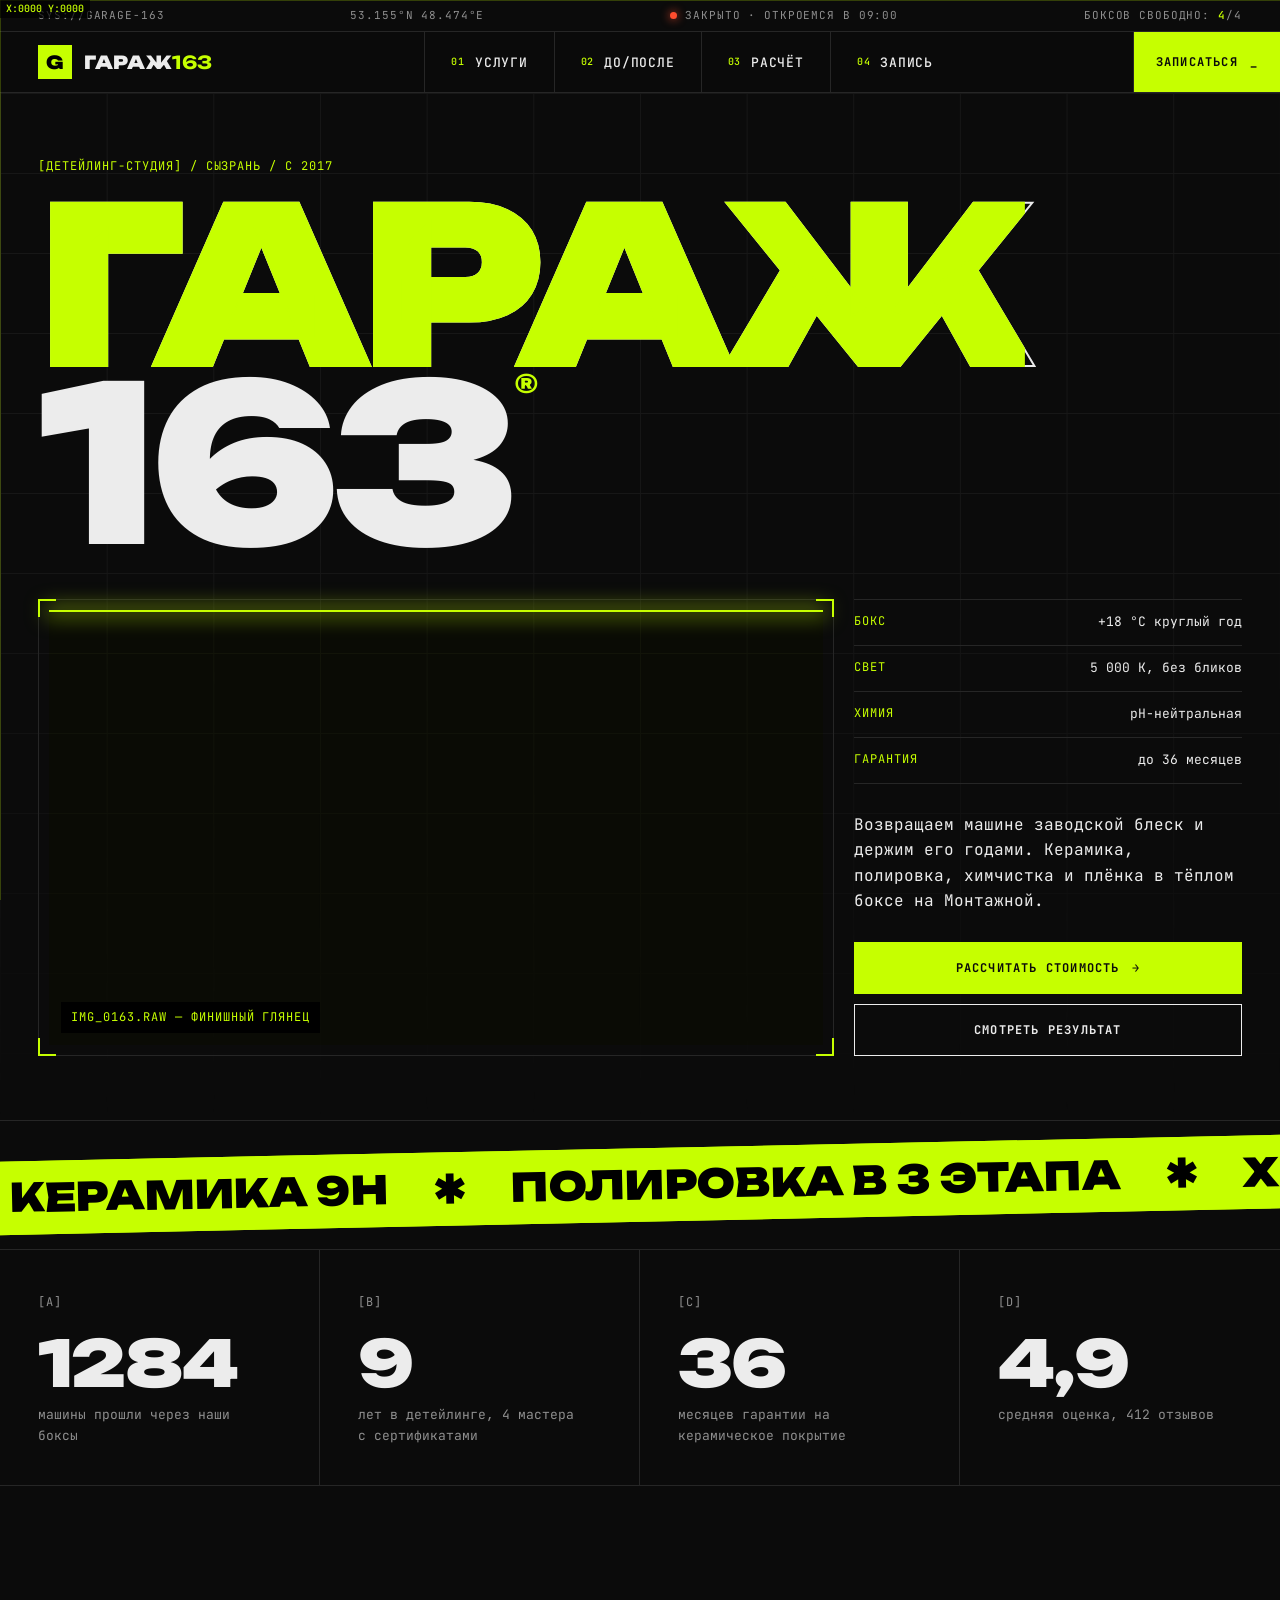
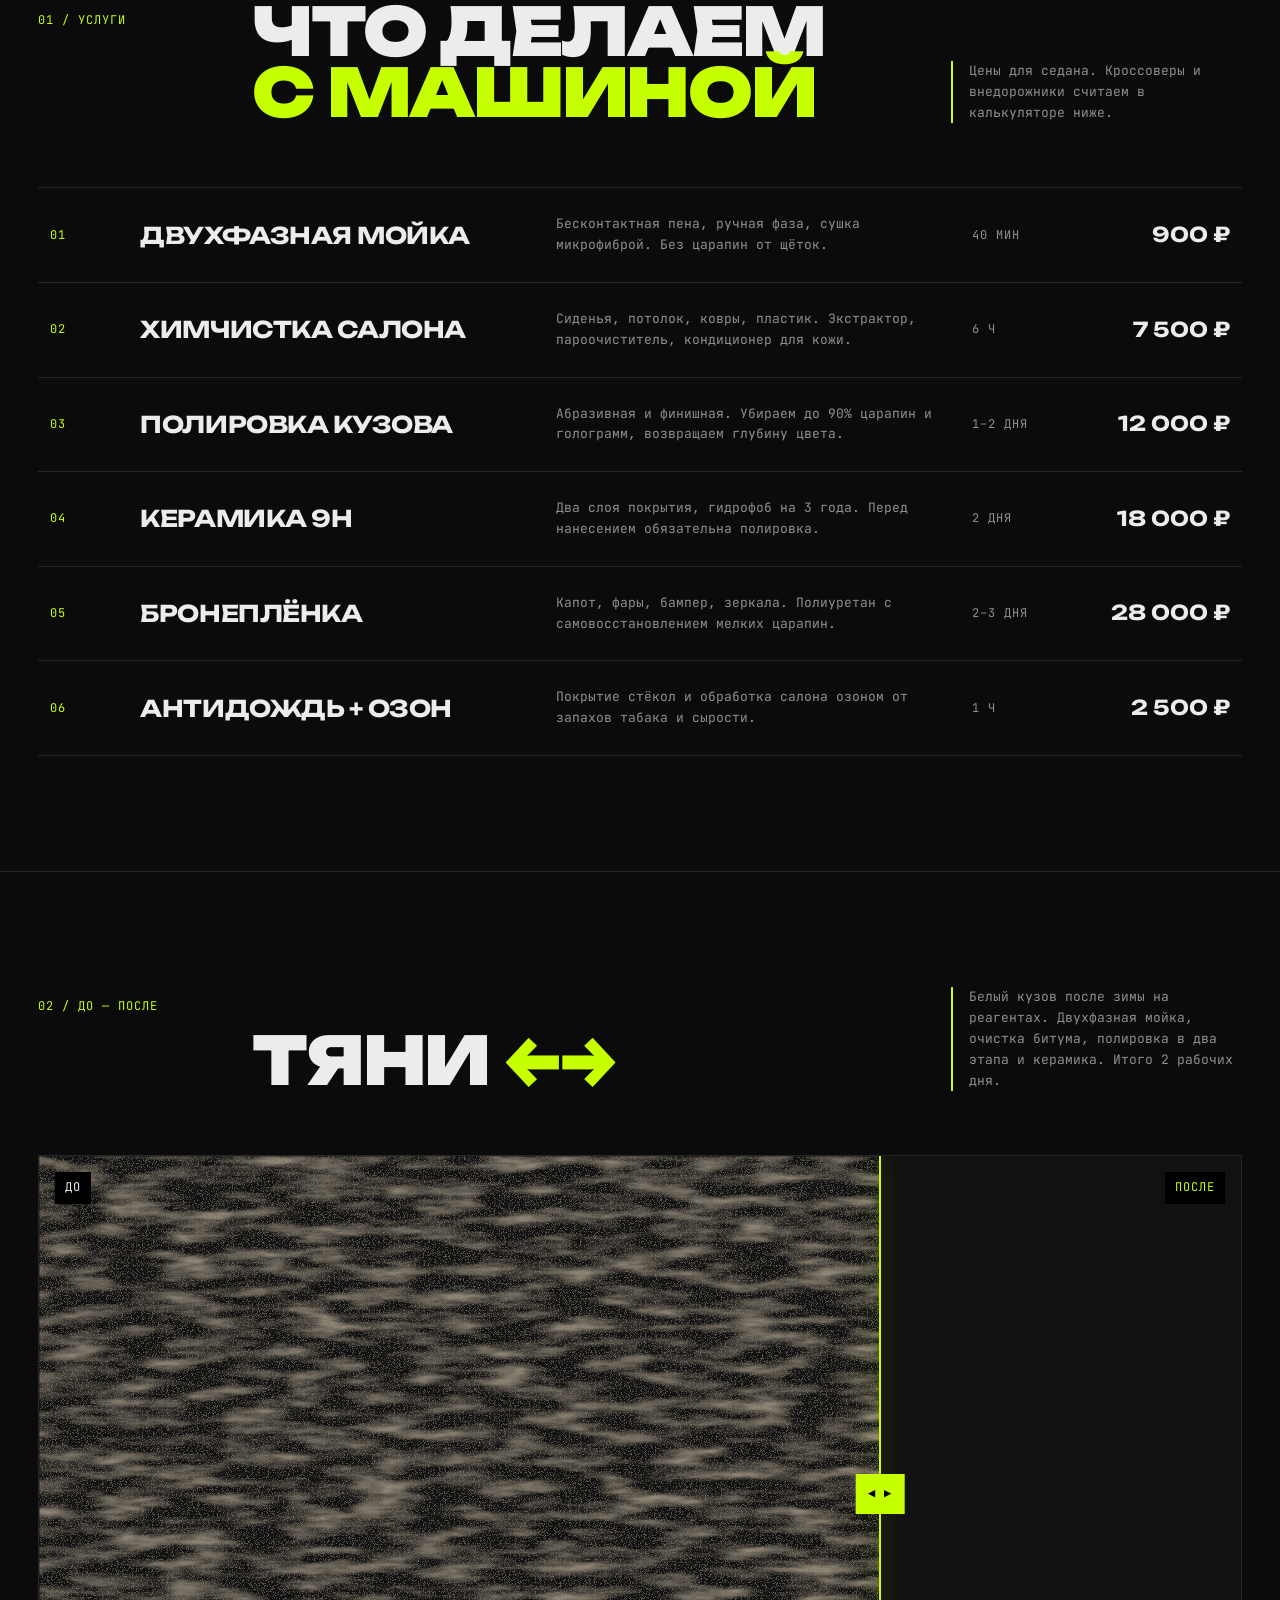
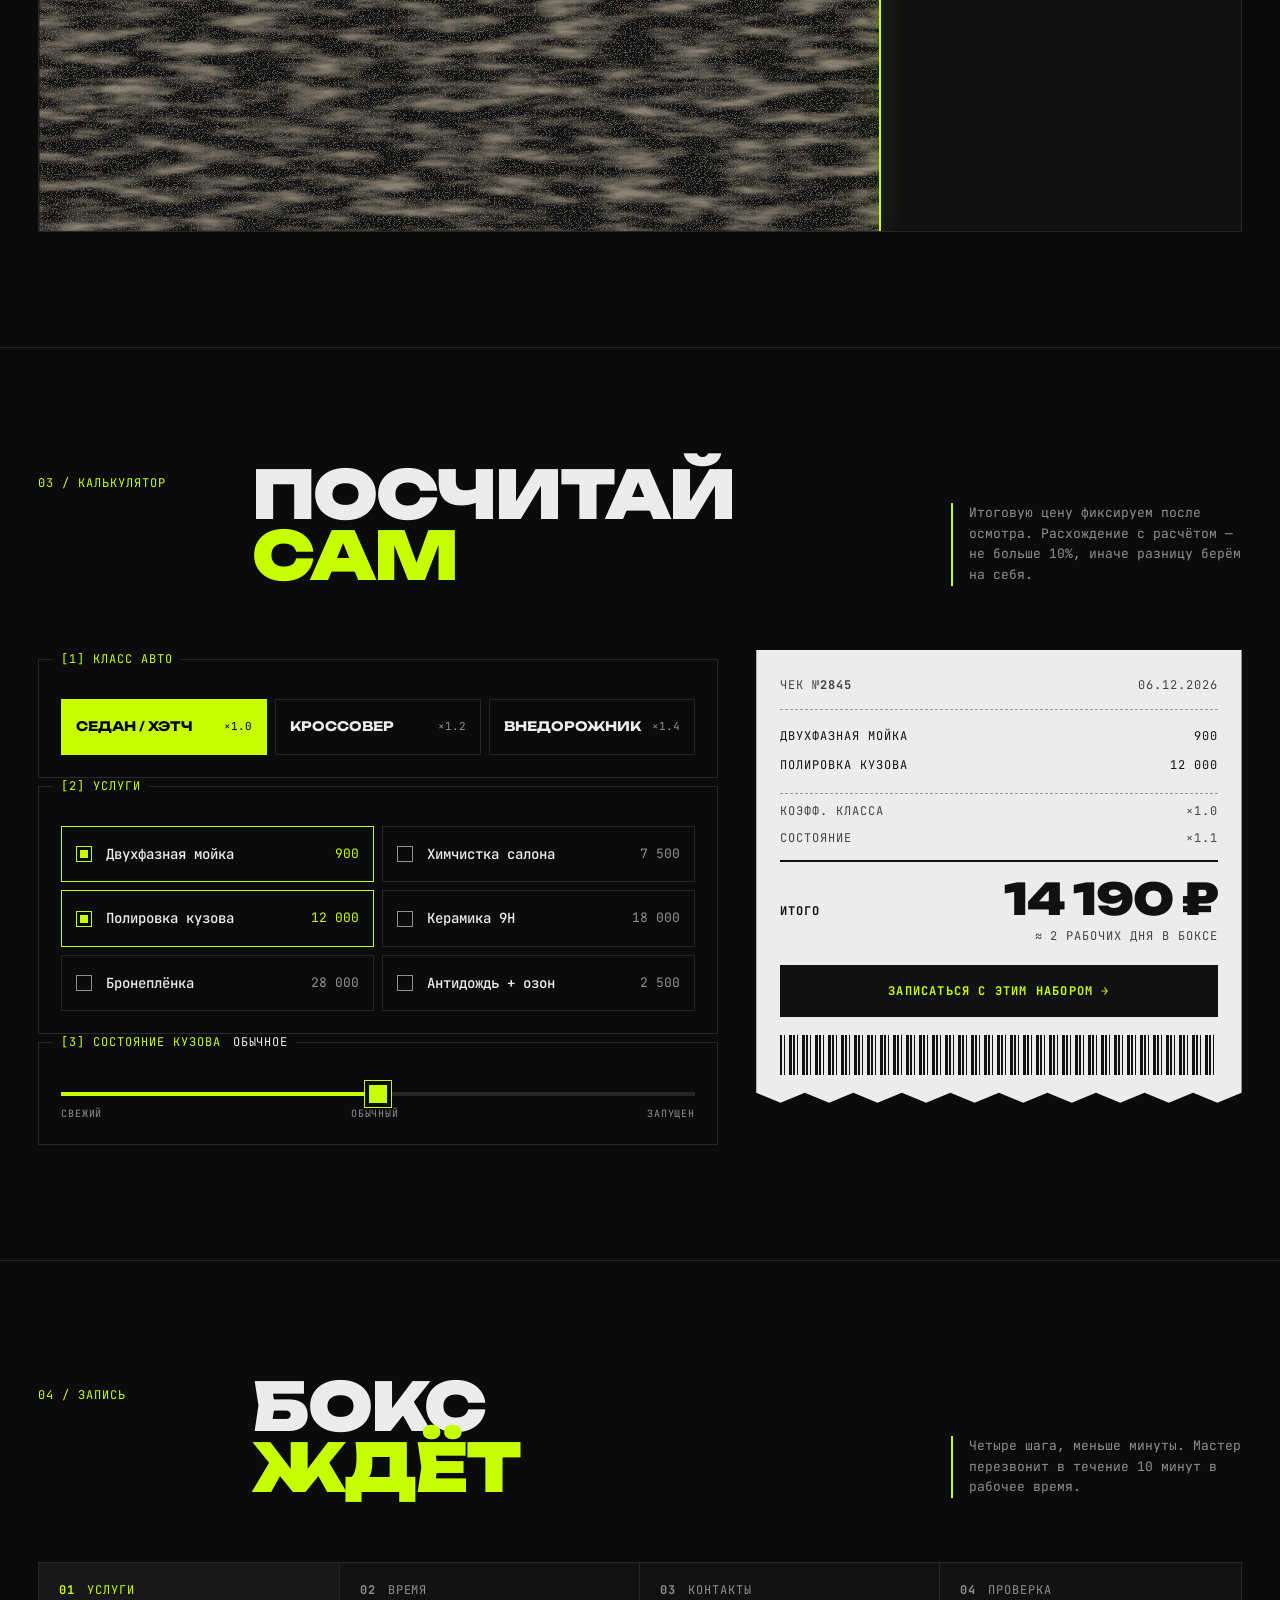
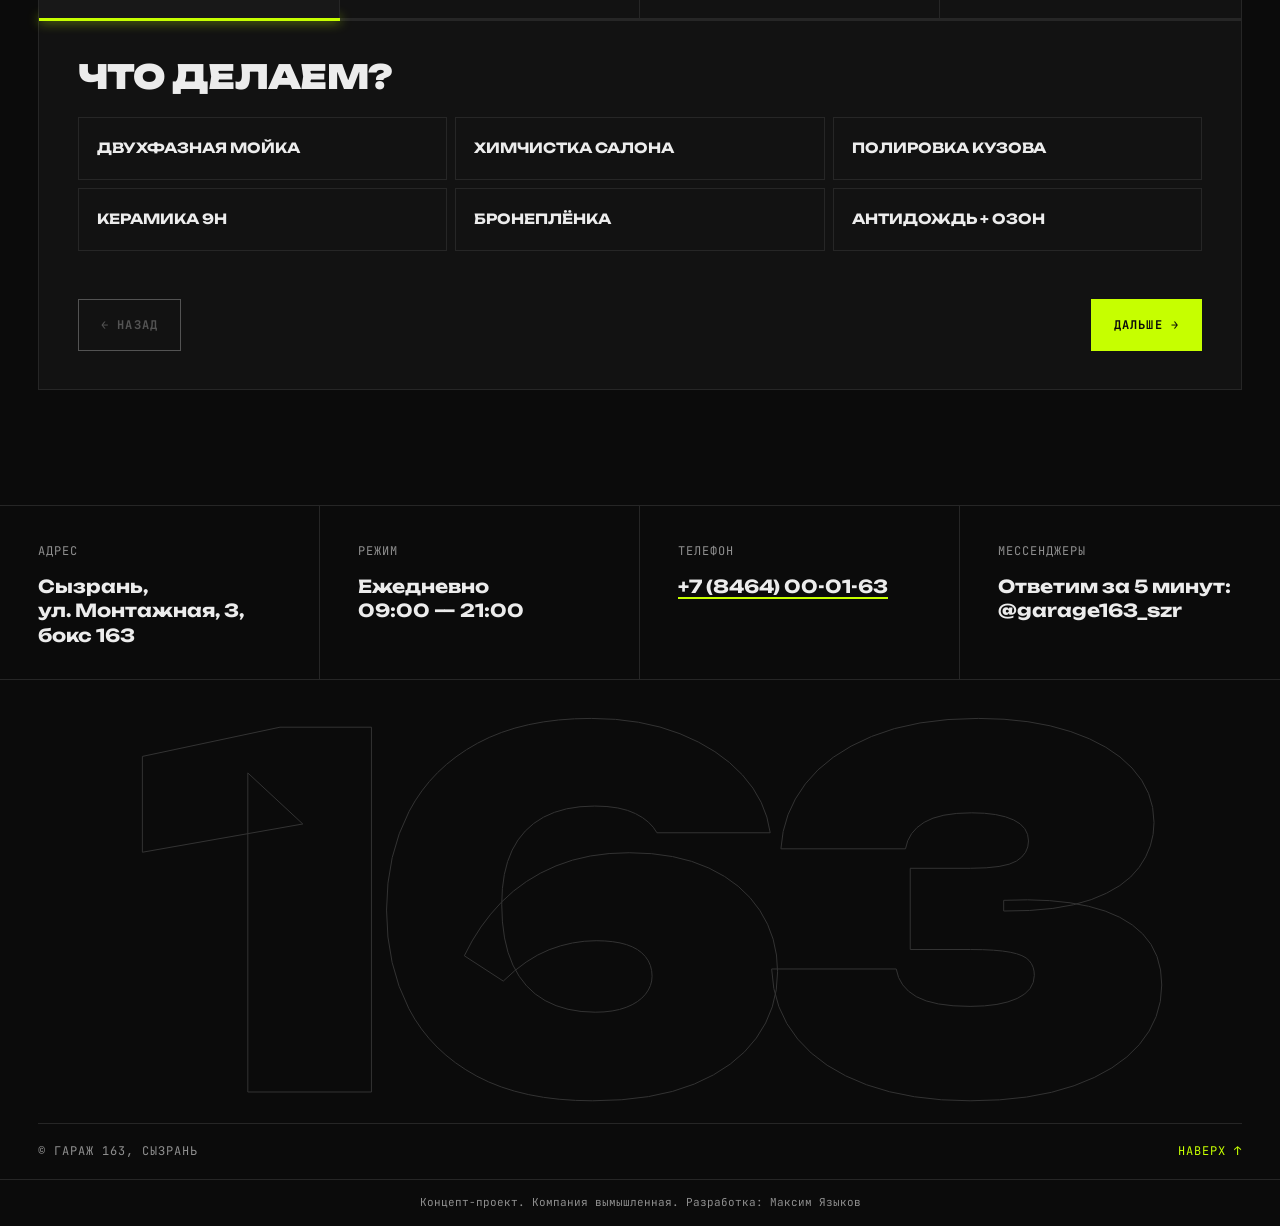
==== commit 94de4922: "Фото без марок, адаптивные картинки и контакты Новые кадры в hero и «до/после» детейлинга без логоти" ====
--- a/detailing/index.html
+++ b/detailing/index.html
@@ -10,7 +10,7 @@
 <meta property="og:locale" content="ru_RU">
 <meta property="og:title" content="Гараж 163 — детейлинг-студия">
 <meta property="og:description" content="Керамика, полировка, химчистка. Калькулятор стоимости и онлайн-запись.">
-<meta property="og:image" content="https://images.unsplash.com/photo-1520340356584-f9917d1eea6f?auto=format&fit=crop&w=1200&h=630&q=75">
+<meta property="og:image" content="https://images.unsplash.com/photo-1485291571150-772bcfc10da5?w=1200&h=630&fit=crop&q=70&fm=jpg">
 <link rel="icon" href="favicon.svg" type="image/svg+xml">
 <link rel="preconnect" href="https://fonts.googleapis.com">
 <link rel="preconnect" href="https://fonts.gstatic.com" crossorigin>
@@ -48,9 +48,9 @@
       </h1>
       <div class="hero__media">
         <span class="corner corner--tl"></span><span class="corner corner--tr"></span><span class="corner corner--bl"></span><span class="corner corner--br"></span>
-        <img src="https://images.unsplash.com/photo-1520340356584-f9917d1eea6f?auto=format&fit=crop&w=1400&q=70" width="1400" height="934" fetchpriority="high" alt="Струи воды разбиваются о кузов тёмного спортивного автомобиля">
+        <img src="https://images.unsplash.com/photo-1485291571150-772bcfc10da5?w=768&q=70&fm=webp&auto=format" srcset="https://images.unsplash.com/photo-1485291571150-772bcfc10da5?w=375&q=70&fm=webp&auto=format 375w, https://images.unsplash.com/photo-1485291571150-772bcfc10da5?w=768&q=70&fm=webp&auto=format 768w, https://images.unsplash.com/photo-1485291571150-772bcfc10da5?w=1440&q=70&fm=webp&auto=format 1440w" sizes="(max-width: 900px) 100vw, 64vw" width="1400" height="934" fetchpriority="high" alt="Силуэт тёмного седана в студийном свете, блик на глянцевом кузове">
         <span class="hero__scan" aria-hidden="true"></span>
-        <span class="mono hero__label">IMG_0163.RAW — ПЕННАЯ ФАЗА 02</span>
+        <span class="mono hero__label">IMG_0163.RAW — ФИНИШНЫЙ ГЛЯНЕЦ</span>
       </div>
       <div class="hero__side">
         <dl class="spec mono">
@@ -104,12 +104,10 @@
       <h2 id="compare-title" class="h2">Тяни <span class="acid">←→</span></h2>
       <p class="sec-head__note">Белый кузов после зимы на реагентах. Двухфазная мойка, очистка битума, полировка в два этапа и керамика. Итого 2 рабочих дня.</p>
     </header>
-    <div class="ba" style="--pos: 50%">
-      <img class="ba__img ba__img--after" src="https://images.unsplash.com/photo-1542362567-b07e54358753?auto=format&fit=crop&w=1600&q=70" width="1600" height="1067" loading="lazy" alt="Белый спорткар после детейлинга: чистый глянцевый кузов">
-      <svg class="ba__plate" viewBox="0 0 1600 1067" preserveAspectRatio="xMidYMid slice" aria-hidden="true"><g transform="rotate(-3.2 1213 745)"><rect x="1129" y="718" width="168" height="56" rx="5" fill="#f1f1ee" stroke="#1a1a1a" stroke-width="3"/><text x="1200" y="757" text-anchor="middle" font-family="JetBrains Mono, monospace" font-weight="700" font-size="30" fill="#111">А163АР</text><line x1="1254" y1="722" x2="1254" y2="770" stroke="#1a1a1a" stroke-width="2"/><text x="1276" y="752" text-anchor="middle" font-family="JetBrains Mono, monospace" font-weight="700" font-size="20" fill="#111">63</text></g></svg>
+    <div class="ba" style="--pos: 70%">
+      <img class="ba__img ba__img--after" src="https://images.unsplash.com/photo-1542282088-fe8426682b8f?w=768&q=70&fm=webp&auto=format" srcset="https://images.unsplash.com/photo-1542282088-fe8426682b8f?w=375&q=70&fm=webp&auto=format 375w, https://images.unsplash.com/photo-1542282088-fe8426682b8f?w=768&q=70&fm=webp&auto=format 768w, https://images.unsplash.com/photo-1542282088-fe8426682b8f?w=1440&q=70&fm=webp&auto=format 1440w" sizes="100vw" width="1600" height="2400" loading="lazy" alt="Белый автомобиль после детейлинга: чистый капот и фара в каплях гидрофобного покрытия">
       <div class="ba__before" aria-hidden="true">
-        <img class="ba__img" src="https://images.unsplash.com/photo-1542362567-b07e54358753?auto=format&fit=crop&w=1600&q=70" width="1600" height="1067" loading="lazy" alt="">
-        <svg class="ba__plate" viewBox="0 0 1600 1067" preserveAspectRatio="xMidYMid slice" aria-hidden="true"><g transform="rotate(-3.2 1213 745)"><rect x="1129" y="718" width="168" height="56" rx="5" fill="#f1f1ee" stroke="#1a1a1a" stroke-width="3"/><text x="1200" y="757" text-anchor="middle" font-family="JetBrains Mono, monospace" font-weight="700" font-size="30" fill="#111">А163АР</text><line x1="1254" y1="722" x2="1254" y2="770" stroke="#1a1a1a" stroke-width="2"/><text x="1276" y="752" text-anchor="middle" font-family="JetBrains Mono, monospace" font-weight="700" font-size="20" fill="#111">63</text></g></svg>
+        <img class="ba__img" src="https://images.unsplash.com/photo-1542282088-fe8426682b8f?w=768&q=70&fm=webp&auto=format" srcset="https://images.unsplash.com/photo-1542282088-fe8426682b8f?w=375&q=70&fm=webp&auto=format 375w, https://images.unsplash.com/photo-1542282088-fe8426682b8f?w=768&q=70&fm=webp&auto=format 768w, https://images.unsplash.com/photo-1542282088-fe8426682b8f?w=1440&q=70&fm=webp&auto=format 1440w" sizes="100vw" width="1600" height="2400" loading="lazy" alt="">
         <svg class="ba__dirt" viewBox="0 0 1600 1000" preserveAspectRatio="none">
           <filter id="grime"><feTurbulence type="fractalNoise" baseFrequency=".012 .05" numOctaves="4" seed="7"/><feColorMatrix values="0 0 0 0 .42  0 0 0 0 .36  0 0 0 0 .27  0 0 0 -2.4 1.45"/></filter>
           <filter id="speck"><feTurbulence type="fractalNoise" baseFrequency=".9" numOctaves="1" seed="3"/><feColorMatrix values="0 0 0 0 .3  0 0 0 0 .26  0 0 0 0 .2  0 0 0 -9 4.2"/></filter>
@@ -119,7 +117,7 @@
       </div>
       <span class="ba__tag ba__tag--l mono">ДО</span><span class="ba__tag ba__tag--r mono">ПОСЛЕ</span>
       <div class="ba__handle" aria-hidden="true"><span>◀ ▶</span></div>
-      <input class="ba__range" type="range" min="0" max="100" value="50" aria-label="Сравнение до и после: перетащите, чтобы сдвинуть границу">
+      <input class="ba__range" type="range" min="0" max="100" value="70" aria-label="Сравнение до и после: перетащите, чтобы сдвинуть границу">
     </div>
   </section>
 
--- a/detailing/style.css
+++ b/detailing/style.css
@@ -125,11 +125,10 @@
 
 /* before / after */
 .ba { position: relative; aspect-ratio: 16/9; overflow: hidden; border: 1px solid var(--line); user-select: none; -webkit-user-select: none; touch-action: pan-y; cursor: ew-resize; background: #111; }
-.ba__img { position: absolute; inset: 0; width: 100%; height: 100%; object-fit: cover; }
+.ba__img { position: absolute; inset: 0; width: 100%; height: 100%; object-fit: cover; object-position: 50% 58%; }
 .ba__img--after { filter: contrast(1.12) saturate(1.1) brightness(1.05); }
 .ba__before { position: absolute; inset: 0; clip-path: inset(0 calc(100% - var(--pos)) 0 0); }
 .ba__before .ba__img { filter: grayscale(.5) sepia(.5) brightness(.78) contrast(.82) saturate(.8); }
-.ba__plate { position: absolute; inset: 0; width: 100%; height: 100%; pointer-events: none; }
 .ba__dirt { position: absolute; inset: 0; width: 100%; height: 100%; mix-blend-mode: multiply; opacity: .8; }
 .ba__handle { position: absolute; top: 0; bottom: 0; left: var(--pos); width: 2px; background: var(--acid); transform: translateX(-1px); pointer-events: none; box-shadow: 0 0 24px rgba(198, 255, 0, .6); }
 .ba__handle span { position: absolute; top: 50%; left: 50%; transform: translate(-50%, -50%); background: var(--acid); color: #000; font: 700 12px/1 var(--mono); padding: 14px 12px; white-space: nowrap; letter-spacing: .1em; }
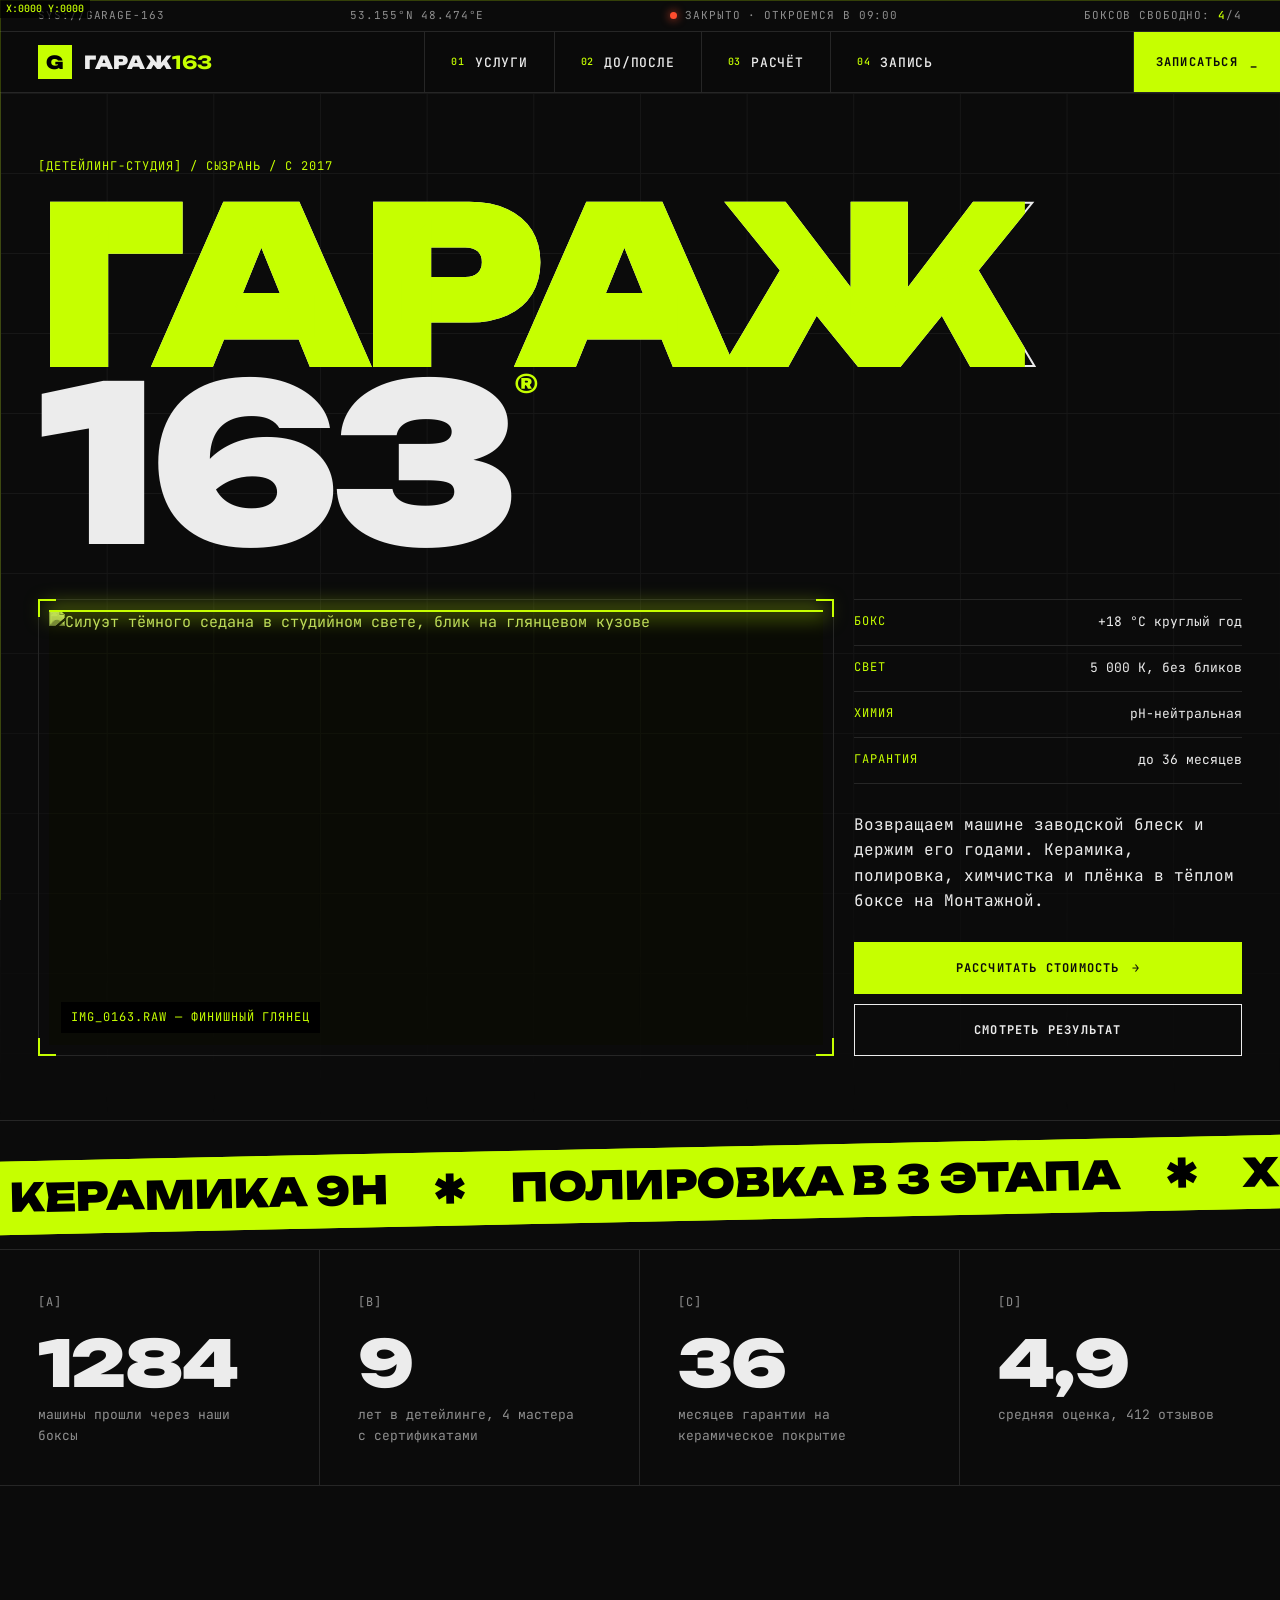
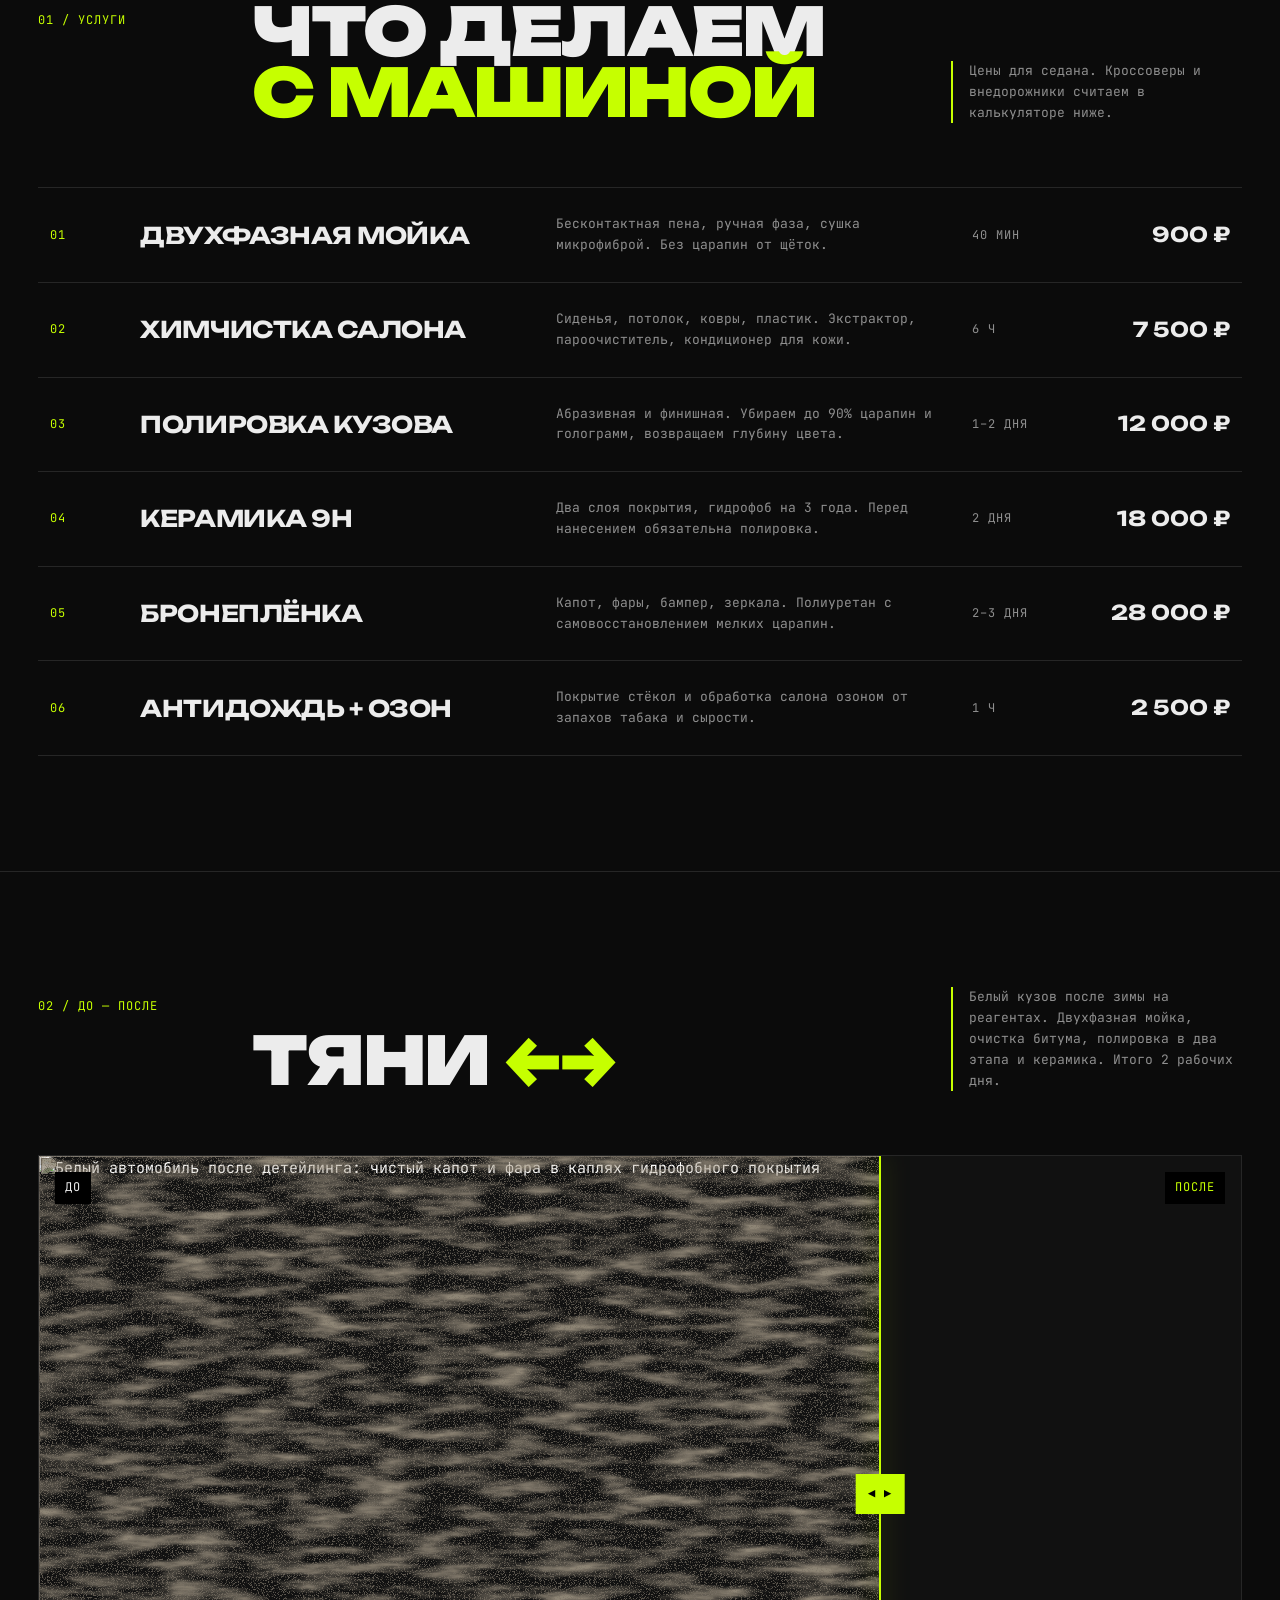
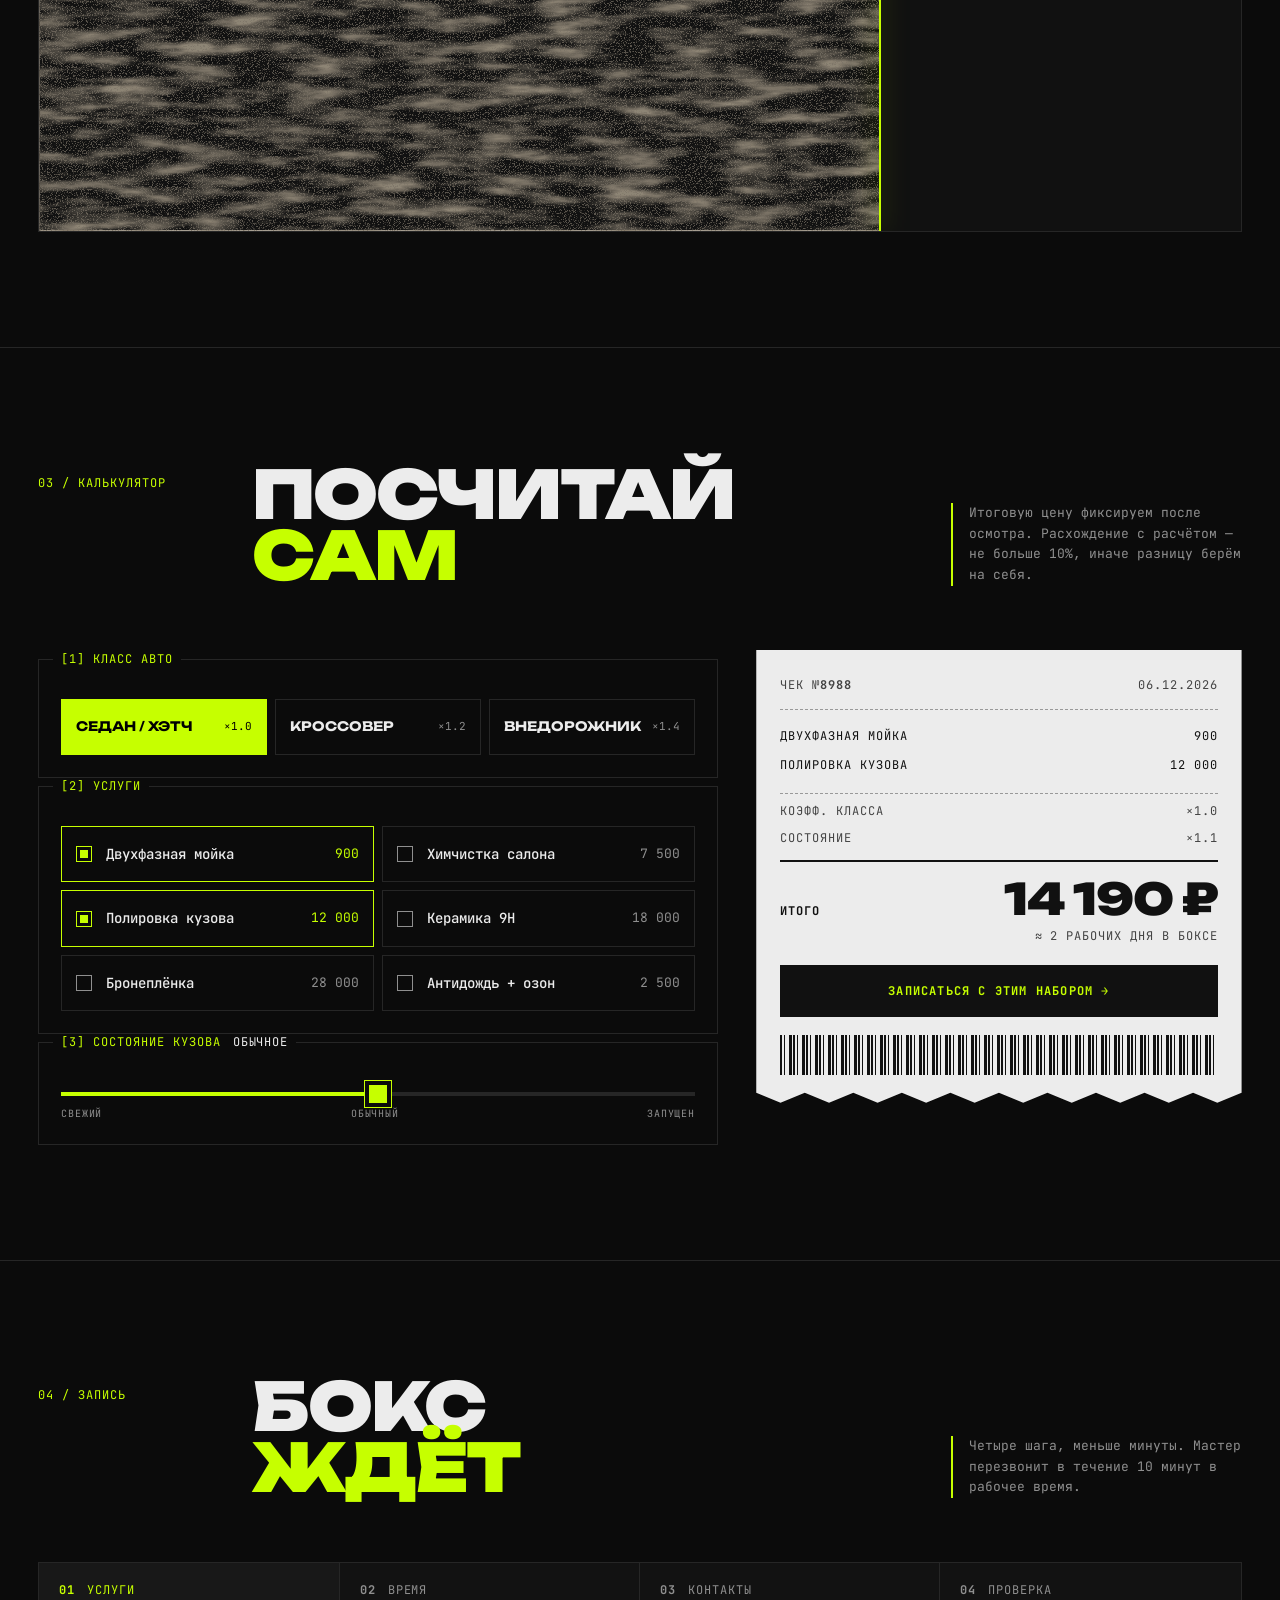
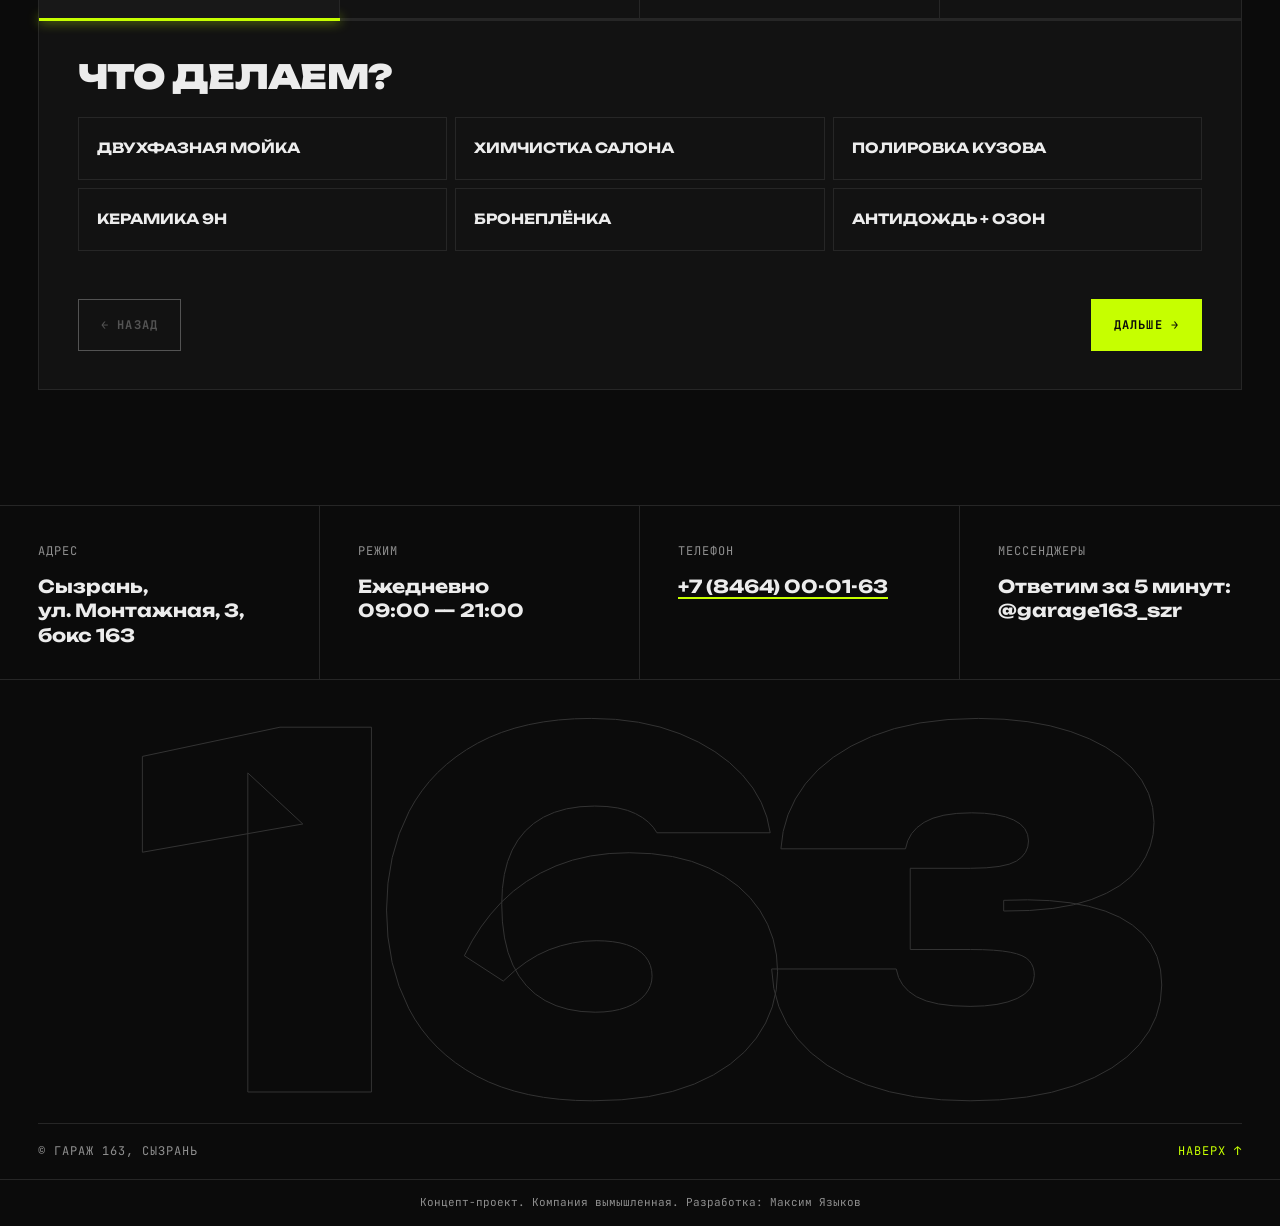
==== commit f43aef3f: "Неблокирующая загрузка шрифтов CSS Google Fonts подгружается через preload и не задерживает первую о" ====
--- a/detailing/index.html
+++ b/detailing/index.html
@@ -15,7 +15,8 @@
 <link rel="preconnect" href="https://fonts.googleapis.com">
 <link rel="preconnect" href="https://fonts.gstatic.com" crossorigin>
 <link rel="preconnect" href="https://images.unsplash.com" crossorigin>
-<link href="https://fonts.googleapis.com/css2?family=JetBrains+Mono:wght@400;500;700&family=Unbounded:wght@400;700;900&display=swap" rel="stylesheet">
+<link rel="preload" as="style" href="https://fonts.googleapis.com/css2?family=JetBrains+Mono:wght@400;500;700&family=Unbounded:wght@400;700;900&display=swap" onload="this.onload=null;this.rel='stylesheet'">
+<noscript><link rel="stylesheet" href="https://fonts.googleapis.com/css2?family=JetBrains+Mono:wght@400;500;700&family=Unbounded:wght@400;700;900&display=swap"></noscript>
 <link rel="stylesheet" href="style.css">
 </head>
 <body>
